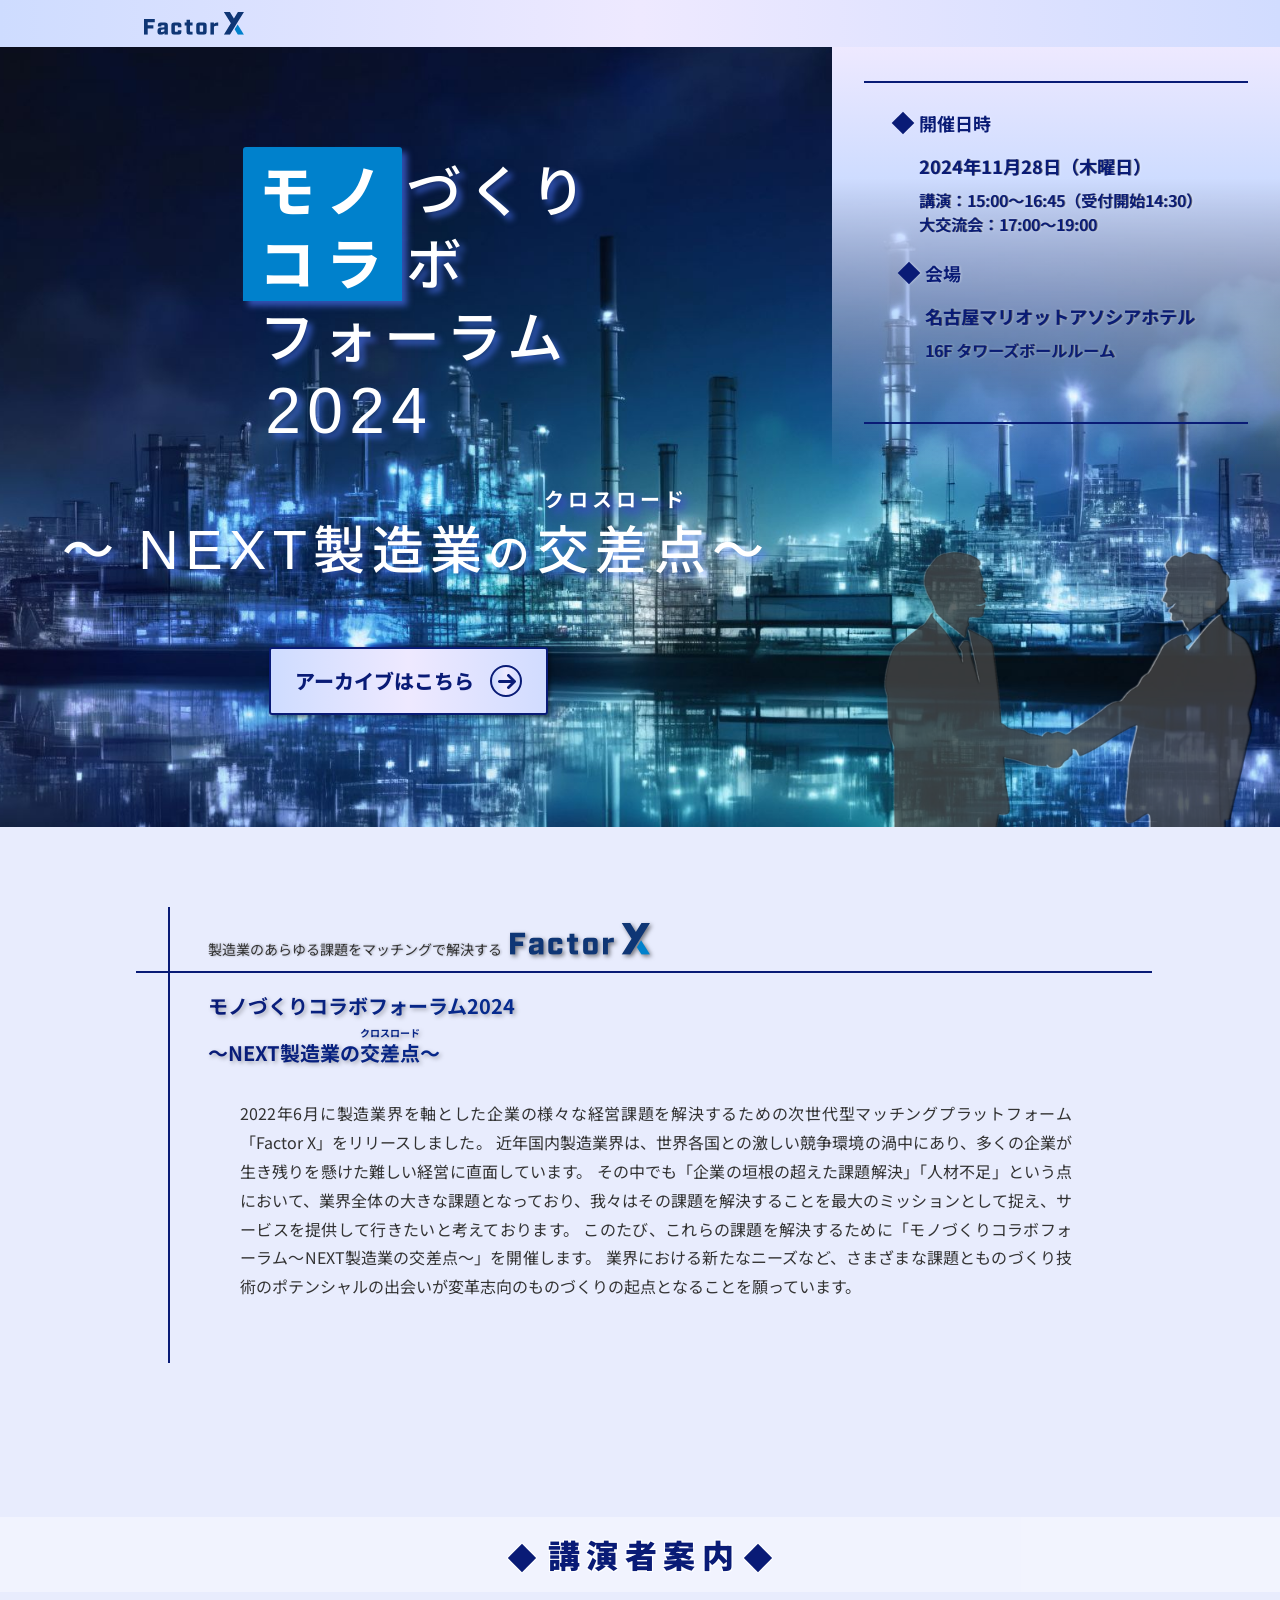
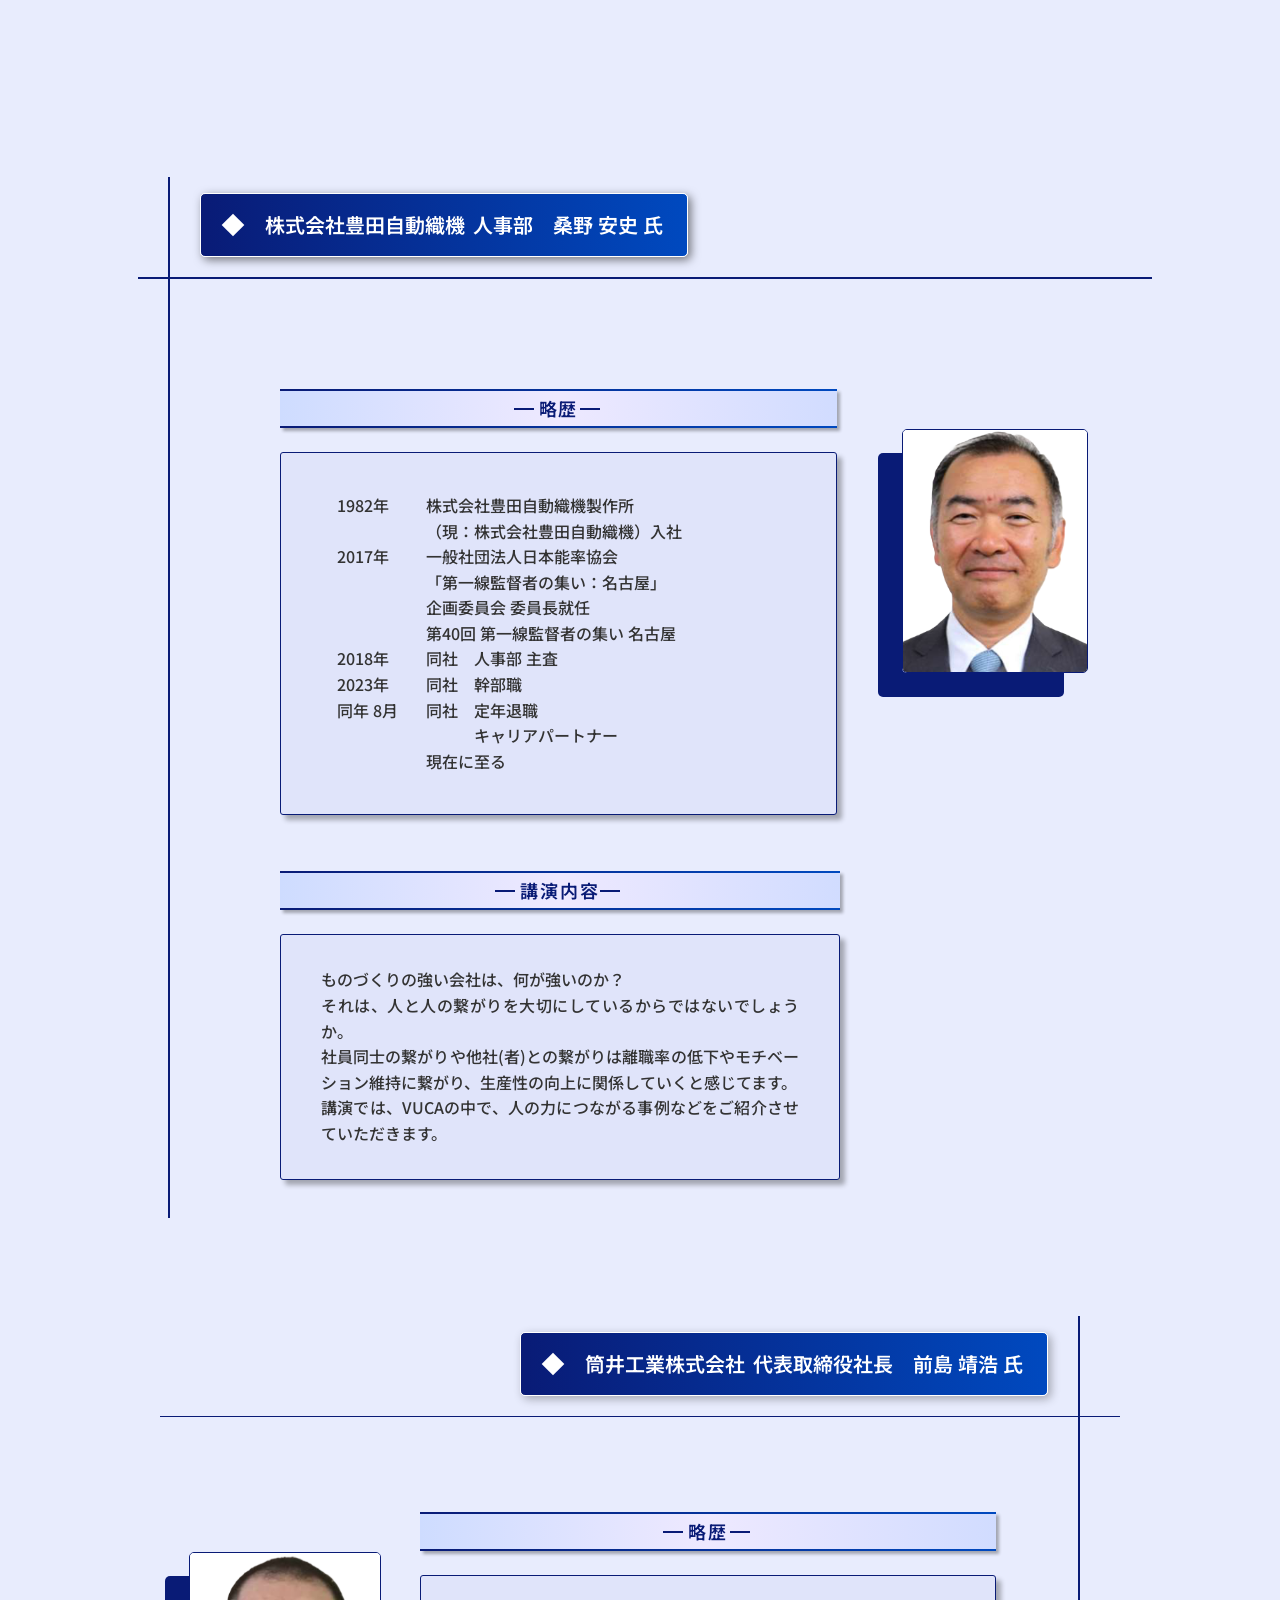
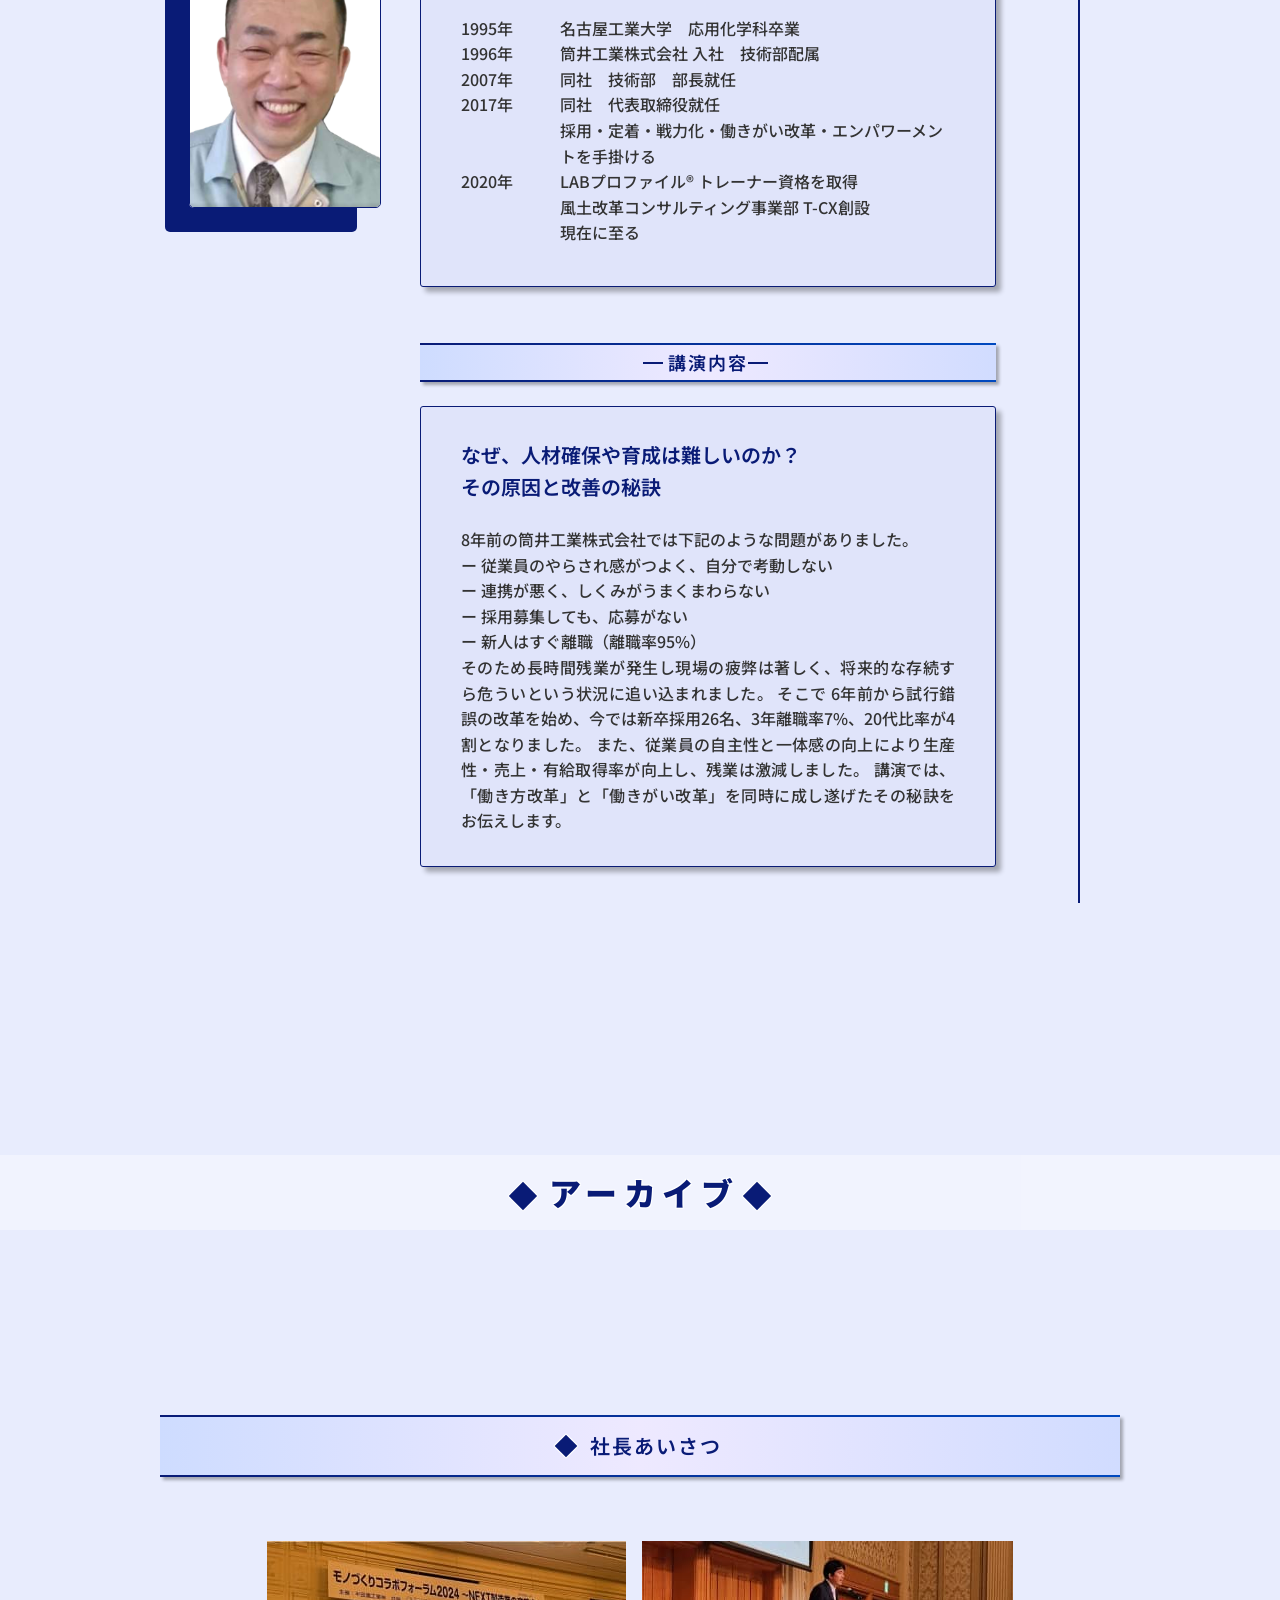
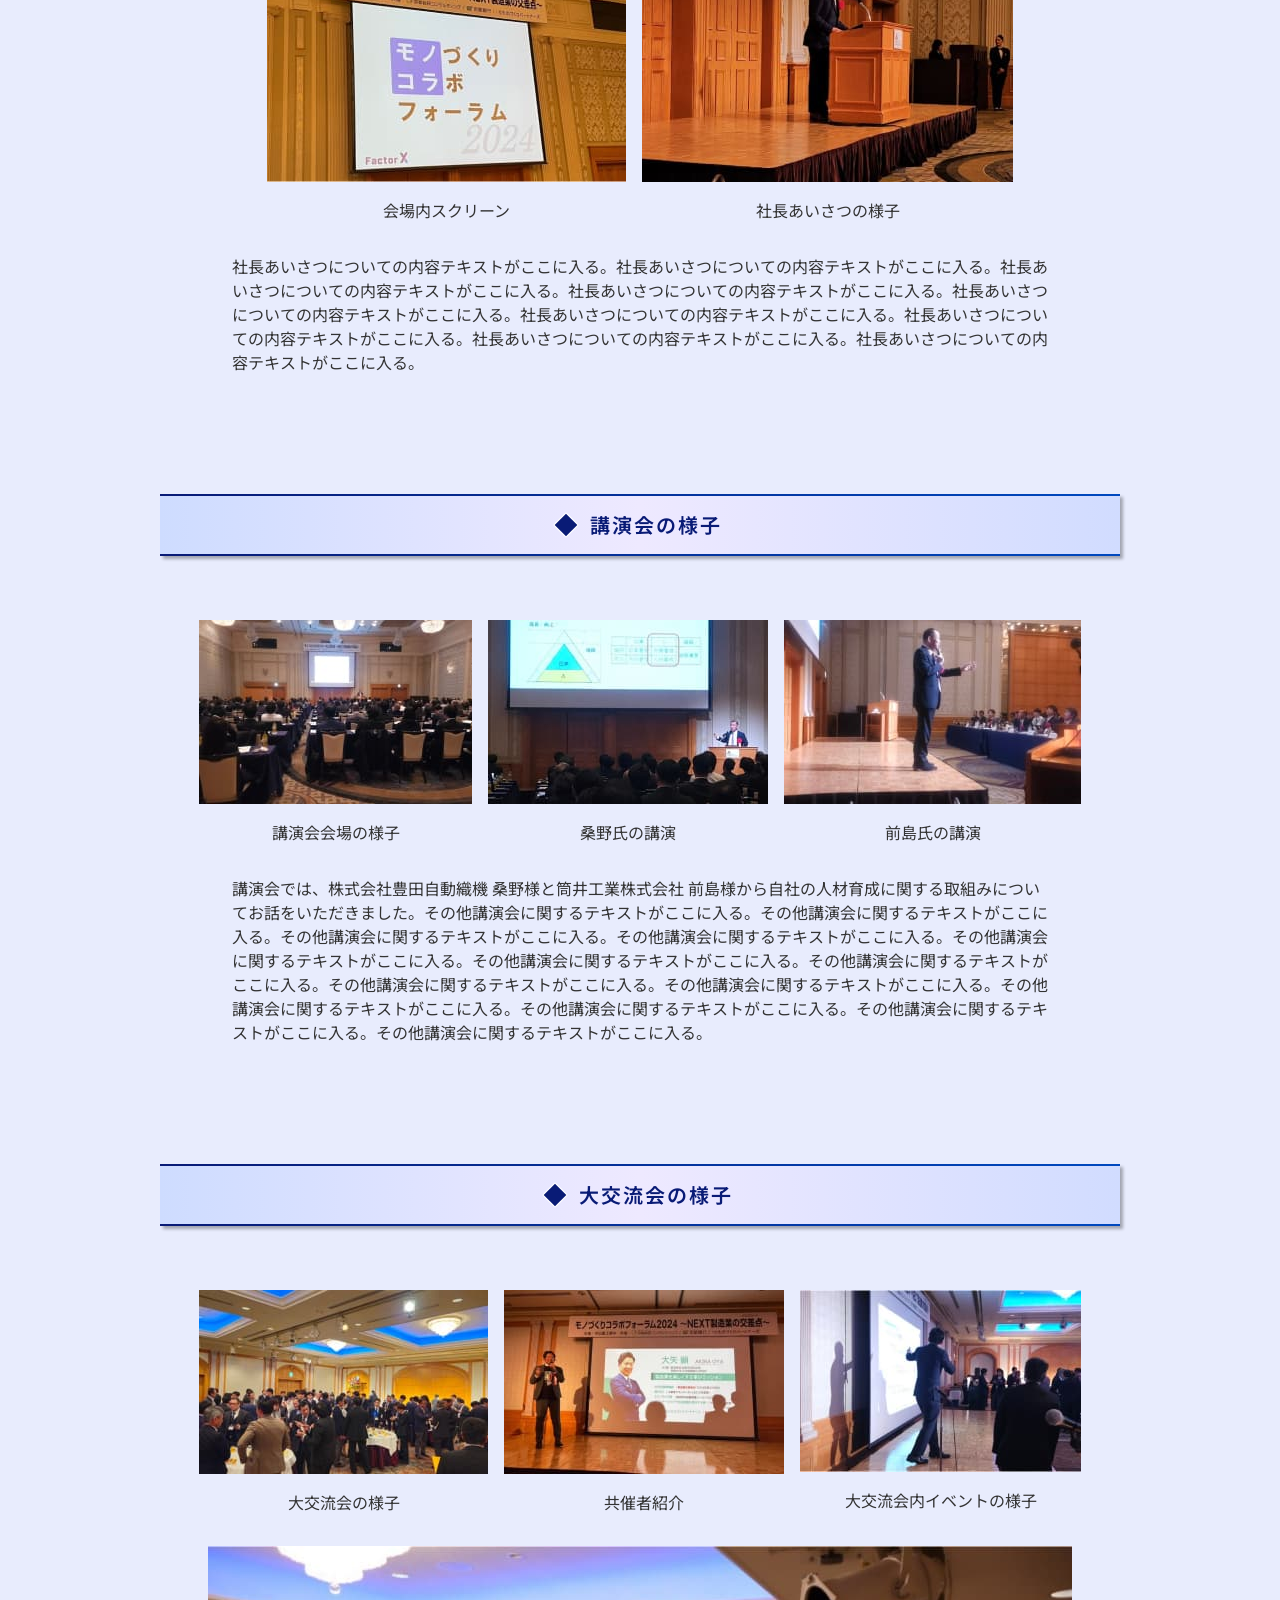
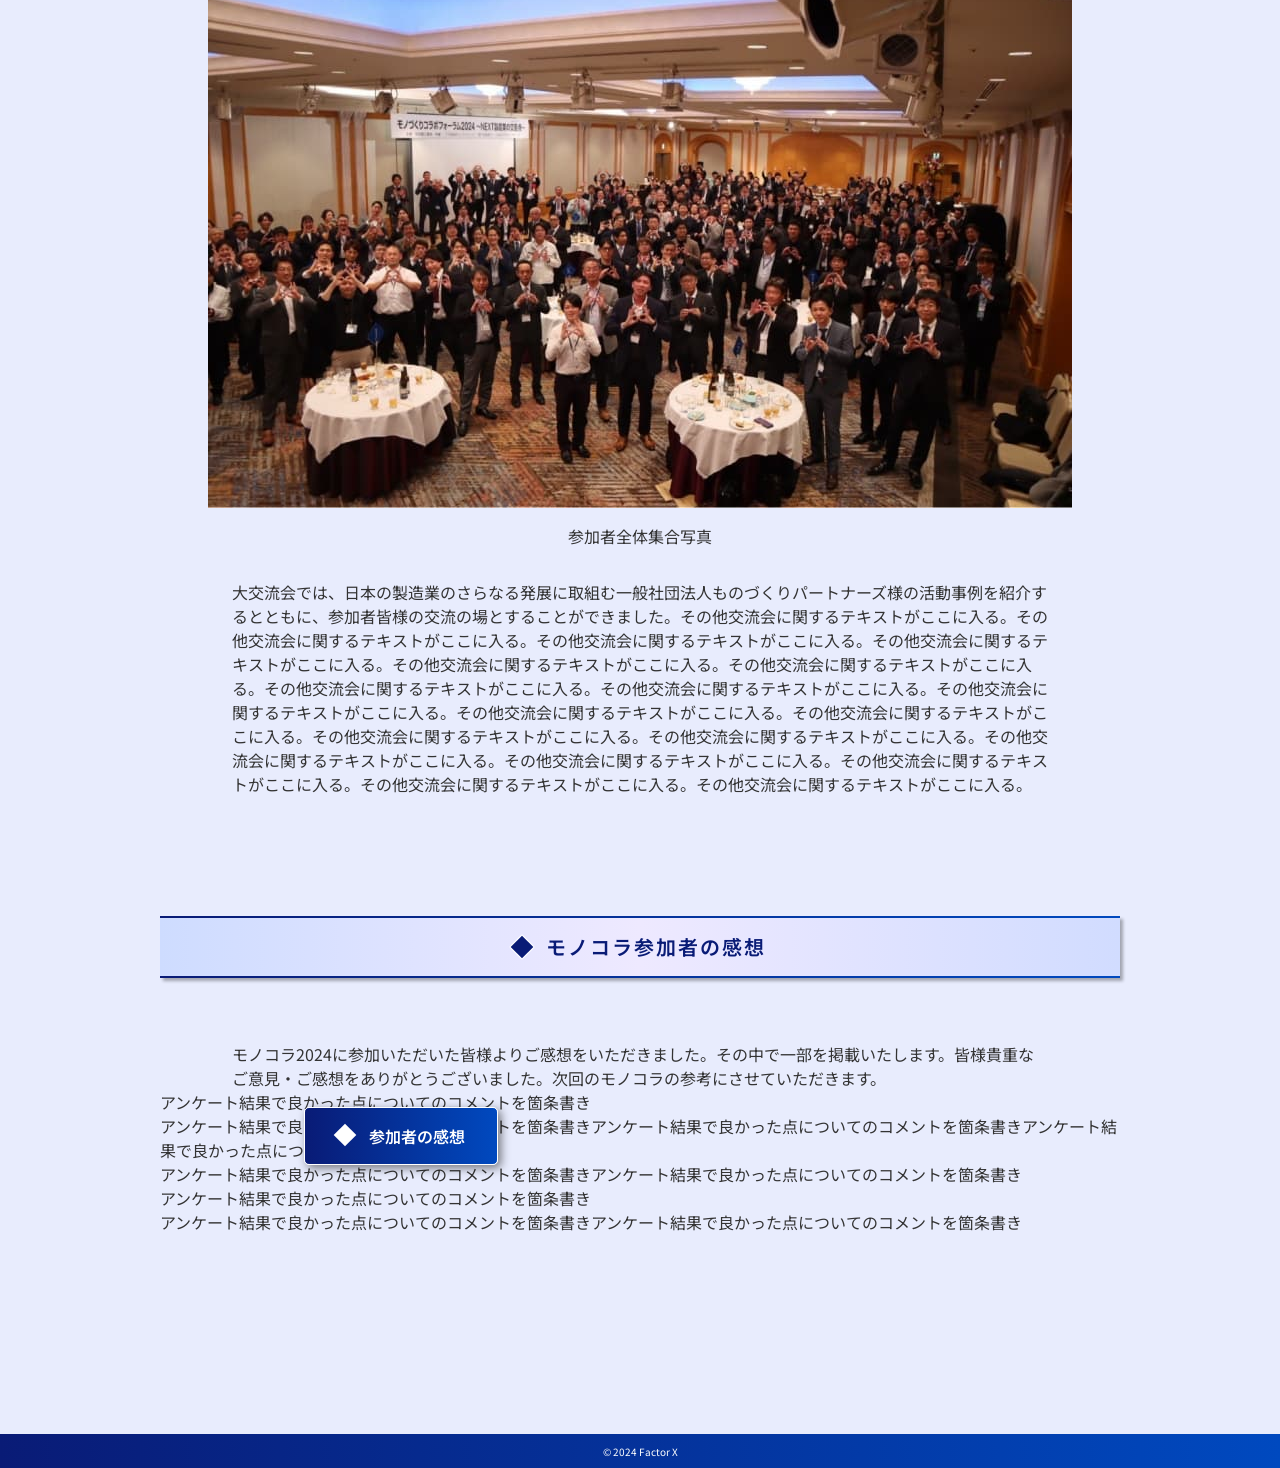
==== モノコラ2024/テスト環境/アーカイブサイト/index.html @ 92018e7c "アーカイブ用作成中" ====
<!DOCTYPE html>
<html lang="ja" prefix="og: http://ogp.me/ns# fb: http://ogp.me/ns/fb# website: http://ogp.me/ns/website#">
    <head>
        <meta charset="UTF-8">
        <meta name="viewport" content="width=device-width, initial-scale=1.0">
        <title>Factor X モノづくりコラボフォーラム2024 ～NEXT製造業の交差点－クロスロード－～</title>
        <link rel="apple-touch-icon" href="assets/img/favicon.png">
        <link rel="shortcut icon" type="image/x-icon" href="assets/img/favicon.png">
        <meta name="description" content="FactorX 「モノづくりコラボフォーラム2024〜NEXT製造業の交差点－クロスロード－」の紹介ページです。業界における新たなニーズなど、さまざまな課題とものづくり技術のポテンシャルの出会いを創出していきたいと考えております。">
        <meta property="og:title" content="Factor X モノづくりコラボフォーラム2024 ～NEXT製造業の交差点－クロスロード－～">
        <meta property="og:description" content="FactorX 「モノづくりコラボフォーラム2024〜NEXT製造業の交差点－クロスロード－」の紹介ページです。業界における新たなニーズなど、さまざまな課題とものづくり技術のポテンシャルの出会いを創出していきたいと考えております。">
        <meta property="og:type" content="website">
        <meta property="og:url" content="https://www-dev.factorx.jp/event/index.html">
        <meta property="og:image" content="https://www-dev.factorx.jp/event/assets/img/OGP.jpg">
        <meta property="og:site_name" content="Factor X モノづくりコラボフォーラム2024 ～NEXT製造業の交差点－クロスロード－～">
        <meta property="og:locale" content="ja_JP">
        <link rel="preconnect" href="https://fonts.googleapis.com">
        <link rel="preconnect" href="https://fonts.gstatic.com" crossorigin>
        <link href="https://fonts.googleapis.com/css2?family=Noto+Sans+JP:wght@400;500;600;700;800;900&amp;display=swap" rel="stylesheet">
        <link rel="stylesheet" href="assets/css/style.css">
    </head>
    <body>
        <header id="header">
            <h1>
                <a href="#"><img src="assets/img/logo.svg" alt="Factor Xロゴ"></a>
            </h1>
        </header>
        <main id="main-section">
            <section id="top">
                <div class="top-container">
                    <h2 class="top-title">
                        <p class="top-title__main">
                            <span class="top-title__main--strong">モノ</span>づくり<br>
                            <span class="top-title__main--strong">コラ</span>ボ<br>
                            <span class="top-title__main--normal">フォーラム</span><br>
                            <span class="top-title__main--num">2024</span>
                        </p>
                        <div class="top-title__sub">
                            <span class="top-title__sub--kana">クロスロード</span>
                            <p>～
                                <span class="top-title__sub--en">NEXT</span>製造業<span class="top-title__sub--aux">の</span>交差点～</p>
                        </div>
                    </h2>
                    <ul class="top-info">
                        <li class="top-info__list">
                            <div class="top-info__list__container">
                                <p class="top-info__list__container__title first-title">開催日時</p>
                                <div class="top-info__list__container__detail">
                                    <p>2024年11月28日（木曜日）</p>
                                    <div class="top-info__list__container__detail2">
                                        <p>講演：15:00～16:45（受付開始14:30）</p>
                                        <p>大交流会：17:00～19:00</p>
                                    </div>
                                </div>
                            </div>
                        </li>
                        <li class="top-info__list">
                            <div class="top-info__list__container">
                                <p class="top-info__list__container__title second-title">会場</p>
                                <div class="top-info__list__container__detail">
                                    <p>名古屋マリオットアソシアホテル</p>
                                    <p>16F タワーズボールルーム</p>
                                </div>
                            </div>
                        </li>
                    </ul>
                </div>
                <a href="#archive" rel="noopener noreferrer" class="archive-btn">
                    アーカイブはこちら
                    <img class="arrow arrow--usual" src="assets/img/btn-icon.png" alt="矢印">
                    <img class="arrow arrow--hover" src="assets/img/btn-icon-white.png" alt="矢印">
                </a>
                <img src="assets/img/sh-person.png" alt="ビジネス交流会握手画像" class="sh-person">
            </section>
            <section id="announce">
                <div class="wrapper">
                    <div class="announce-line__width"></div>
                    <div class="announce-line__height"></div>
                    <p class="announce-title">
                        <span>製造業のあらゆる課題をマッチングで解決する</span>
                        <img src="assets/img/logo.svg" alt="Factor Xロゴ">
                    </p>
               
                    <h2 class="announce-title__sub">
                        <p class="announce-title__sub__text">モノづくりコラボフォーラム2024</p>
                        <p class="announce-title__sub__text">
                            <span class="announce-title__sub__text__kana">クロスロード</span>
                            <span>～NEXT製造業の交差点～</span>
                        </p>
                    </h2>
                    <p class="announce-detail">
                        2022年6月に製造業界を軸とした企業の様々な経営課題を解決するための次世代型マッチングプラットフォーム「Factor X」をリリースしました。 
                        近年国内製造業界は、世界各国との激しい競争環境の渦中にあり、多くの企業が生き残りを懸けた難しい経営に直面しています。
                        その中でも「企業の垣根の超えた課題解決」「人材不足」という点において、業界全体の大きな課題となっており、我々はその課題を解決することを最大のミッションとして捉え、サービスを提供して行きたいと考えております。 
                        このたび、これらの課題を解決するために「モノづくりコラボフォーラム〜NEXT製造業の交差点〜」を開催します。
                        業界における新たなニーズなど、さまざまな課題とものづくり技術のポテンシャルの出会いが変革志向のものづくりの起点となることを願っています。
                    </p>
                </div>
            </section>
            <section id="speech">
                <div class="speech-bg">
                    <h3>
                        <p>講演者案内</p>
                    </h3>
                </div>
                <div class="wrapper">
                    <div class="speech-container">
                        <div class="speech-line__width1"></div>
                        <div class="speech-line__height1"></div>
                        <h4 class="speech-title">
                            <div class="speech-title__container">
                                <div class="speech-title__container__name">
                                    <p>株式会社豊田自動織機</p>
                                    <p>人事部　桑野 安史 氏</p>
                                </div>
                            </div>
                        </h4>
                        <div class="speech-contents">
                            <div class="speech-contents__person">
                                <img src="assets/img/person-pic1.png" alt="講演者写真1">
                                <div class="speech-contents__person__detail">
                                    <p><span class="deco">略歴</span></p>
                                    <div class="speech-contents__person__detail__container">
                                        <div class="speech-contents__person__detail__container__career">
                                            <span class="speech-contents__person__detail__container__career__year">1982年</span>
                                            <div class="speech-contents__person__detail__container__career__text">
                                                <p>株式会社豊田自動織機製作所</p>
                                                <p>（現：株式会社豊田自動織機）入社</p>
                                            </div> 
                                        </div>
                                        <div class="speech-contents__person__detail__container__career">
                                            <span class="speech-contents__person__detail__container__career__year">2017年</span>
                                            <div class="speech-contents__person__detail__container__career__text">
                                                <p>一般社団法人日本能率協会</p>
                                                <p>「第一線監督者の集い：名古屋」</p>
                                                <p>企画委員会 委員長就任</p>
                                                <p>第40回 第一線監督者の集い 名古屋</p>
                                            </div> 
                                        </div>
                                        <div class="speech-contents__person__detail__container__career">
                                            <span class="speech-contents__person__detail__container__career__year">2018年</span>
                                            <div class="speech-contents__person__detail__container__career__text">
                                                <span>同社</span>
                                                <p>人事部 主査</p>
                                            </div> 
                                        </div>
                                        <div class="speech-contents__person__detail__container__career">
                                            <span class="speech-contents__person__detail__container__career__year">2023年</span> 
                                            <div class="speech-contents__person__detail__container__career__text">
                                                <div class="speech-contents__person__detail__container__career__text2">
                                                    <span>同社</span>
                                                    <p>幹部職</p>
                                                </div>
                                            </div>
                                        </div>
                                        <div class="speech-contents__person__detail__container__career">
                                            <span class="speech-contents__person__detail__container__career__year">同年 8月</span> 
                                            <div class="speech-contents__person__detail__container__career__text">
                                                <div class="speech-contents__person__detail__container__career__text2">
                                                    <span>同社</span>
                                                    <p>定年退職<br>
                                                        キャリアパートナー</p>
                                                </div>
                                                <div class="speech-contents__person__detail__container__career__text2">現在に至る</div>
                                            </div>
                                        </div>
                                    </div>
                                </div>
                            </div>
                            <div class="speech-contents__topic">
                                <p><span class="deco">講演内容</span></p>
                                <div class="speech-contents__topic__detail">
                                    <p>ものづくりの強い会社は、何が強いのか？<br>
                                        それは、人と人の繋がりを大切にしているからではないでしょうか。<br>
                                        社員同士の繋がりや他社(者)との繋がりは離職率の低下やモチベーション維持に繋がり、生産性の向上に関係していくと感じてます。<br>
                                        講演では、VUCAの中で、人の力につながる事例などをご紹介させていただきます。
                                    </p>
                                </div>
                            </div>
                        </div>
                    </div>
                    <hr class="speech-line">
                    <div class="speech-container2">
                        <div class="speech-line__width2"></div>
                        <div class="speech-line__height2"></div>
                        <h4 class="speech-title">
                            <div class="speech-title__container">
                                <div class="speech-title__container__name">
                                    <p>筒井工業株式会社</p>
                                    <p>代表取締役社長　前島 靖浩 氏</p>
                                </div>
                            </div> 
                        </h4>
                        <div class="speech-contents">
                            <div class="speech-contents__person2">
                                <img src="assets/img/person-pic2.png" alt="講演者写真2">
                                <div class="speech-contents__person__detail">
                                    <p><span class="deco">略歴</span></p>
                                    <div class="speech-contents__person__detail__container">
                                        <div class="speech-contents__person__detail__container__career">
                                            <span class="speech-contents__person__detail__container__career__year">1995年</span>
                                            <div class="speech-contents__person__detail__container__career__text">
                                                <p>名古屋工業大学</p>
                                                <p>応用化学科卒業</p>
                                            </div> 
                                        </div>
                                        <div class="speech-contents__person__detail__container__career">
                                            <span class="speech-contents__person__detail__container__career__year">1996年</span>
                                            <div class="speech-contents__person__detail__container__career__text">
                                                <p>筒井工業株式会社 入社</p>
                                                <p>技術部配属</p>
                                            </div> 
                                        </div>
                                        <div class="speech-contents__person__detail__container__career">
                                            <span class="speech-contents__person__detail__container__career__year">2007年</span>
                                            <div class="speech-contents__person__detail__container__career__text">
                                                <span>同社</span>
                                                <p>技術部　部長就任</p>
                                            </div> 
                                        </div>
                                        <div class="speech-contents__person__detail__container__career">
                                            <span class="speech-contents__person__detail__container__career__year">2017年</span> 
                                            <div class="speech-contents__person__detail__container__career__text">
                                                <div class="speech-contents__person__detail__container__career__text2">
                                                    <span>同社</span>
                                                    <span>代表取締役就任</span>
                                                </div>
                                                <div class="speech-contents__person__detail__container__career__text2">採用・定着・戦力化・働きがい改革・エンパワーメントを手掛ける</div>
                                            </div>
                                        </div>
                                        <div class="speech-contents__person__detail__container__career">
                                            <span class="speech-contents__person__detail__container__career__year">2020年</span> 
                                            <div class="speech-contents__person__detail__container__career__text">
                                                <p>LABプロファイル® トレーナー資格を取得</p>
                                                <p>風土改革コンサルティング事業部 T-CX創設</p>
                                                <p>現在に至る</p>
                                            </div>   
                                        </div>      
                                    </div>
                                </div>
                            </div>
                            <div class="speech-contents__topic">
                                <p><span class="deco">講演内容</span></p>
                                <div class="speech-contents__topic__detail">
                                    <p>なぜ、人材確保や育成は難しいのか？<br>
                                        その原因と改善の秘訣
                                    </p>
                                    <p>8年前の筒井工業株式会社では下記のような問題がありました。<br>
                                        ー 従業員のやらされ感がつよく、自分で考動しない<br>
                                        ー 連携が悪く、しくみがうまくまわらない<br>
                                        ー 採用募集しても、応募がない<br>
                                        ー 新人はすぐ離職（離職率95%）<br>
                                        そのため長時間残業が発生し現場の疲弊は著しく、将来的な存続すら危ういという状況に追い込まれました。
                                        そこで 6年前から試行錯誤の改革を始め、今では新卒採用26名、3年離職率7%、20代比率が4割となりました。
                                        また、従業員の自主性と一体感の向上により生産性・売上・有給取得率が向上し、残業は激減しました。 
                                        講演では、「働き方改革」と「働きがい改革」を同時に成し遂げたその秘訣をお伝えします。
                                    </p>
                                </div>
                            </div>
                        </div>
                    </div>
                </div>
            </section>
            <section id="archive">
                <div class="archive-bg">
                    <h3>
                        <p>アーカイブ</p>
                    </h3>
                </div>
                <div class="wrapper">
                    <div class="archive-container">
                        <h4><span class="deco">社長あいさつ</span></h4>
                        <ul class="picture-list">
                            <li class="picture-list__item">
                                <img src="assets/img/screen.jpg" alt="スクリーン画像">
                                <span>会場内スクリーン</span>
                            </li>
                            <li class="picture-list__item">
                                <img src="assets/img/greeting.jpg" alt="社長あいさつ画像">
                                <span>社長あいさつの様子</span>
                            </li>
                        </ul>
                        <p class="archive-text">社長あいさつについての内容テキストがここに入る。社長あいさつについての内容テキストがここに入る。社長あいさつについての内容テキストがここに入る。社長あいさつについての内容テキストがここに入る。社長あいさつについての内容テキストがここに入る。社長あいさつについての内容テキストがここに入る。社長あいさつについての内容テキストがここに入る。社長あいさつについての内容テキストがここに入る。社長あいさつについての内容テキストがここに入る。</p>
                    </div>
                    <div class="archive-container">
                        <h4><span class="deco">講演会の様子</span></h4>
                        <ul class="picture-list">
                            <li class="picture-list__item">
                                <img src="assets/img/speech-floor.jpg" alt="講演会会場画像">
                                <span>講演会会場の様子</span>
                            </li>
                            <li class="picture-list__item">
                                <img src="assets/img/first-speech.jpg" alt="講演会画像1">
                                <span>桑野氏の講演</span>
                            </li>
                            <li class="picture-list__item">
                                <img src="assets/img/second-speech.jpg" alt="講演会画像2">
                                <span>前島氏の講演</span>
                            </li>
                        </ul>
                        <p class="archive-text">講演会では、株式会社豊田自動織機 桑野様と筒井工業株式会社 前島様から自社の人材育成に関する取組みについてお話をいただきました。その他講演会に関するテキストがここに入る。その他講演会に関するテキストがここに入る。その他講演会に関するテキストがここに入る。その他講演会に関するテキストがここに入る。その他講演会に関するテキストがここに入る。その他講演会に関するテキストがここに入る。その他講演会に関するテキストがここに入る。その他講演会に関するテキストがここに入る。その他講演会に関するテキストがここに入る。その他講演会に関するテキストがここに入る。その他講演会に関するテキストがここに入る。その他講演会に関するテキストがここに入る。その他講演会に関するテキストがここに入る。</p>
                    </div>
                    <div class="archive-container">
                        <h4><span class="deco">大交流会の様子</span></h4>
                        <ul class="picture-list">
                            <li class="picture-list__item">
                                <img src="assets/img/meet-and-greet.jpg" alt="大交流会画像">
                                <span>大交流会の様子</span>
                            </li>
                            <li class="picture-list__item">
                                <img src="assets/img/monopa.jpg" alt="共催者紹介画像">
                                <span>共催者紹介</span>
                            </li>
                            <li class="picture-list__item">
                                <img src="assets/img/event.jpg" alt="イベント画像">
                                <span>大交流会内イベントの様子</span>
                            </li>
                        </ul>
                        <div class="picture-all">
                            <img src="assets/img/all.jpg" alt="集合写真画像">
                            <span>参加者全体集合写真</span>
                        </div>
                        <p class="archive-text">大交流会では、日本の製造業のさらなる発展に取組む一般社団法人ものづくりパートナーズ様の活動事例を紹介するとともに、参加者皆様の交流の場とすることができました。その他交流会に関するテキストがここに入る。その他交流会に関するテキストがここに入る。その他交流会に関するテキストがここに入る。その他交流会に関するテキストがここに入る。その他交流会に関するテキストがここに入る。その他交流会に関するテキストがここに入る。その他交流会に関するテキストがここに入る。その他交流会に関するテキストがここに入る。その他交流会に関するテキストがここに入る。その他交流会に関するテキストがここに入る。その他交流会に関するテキストがここに入る。その他交流会に関するテキストがここに入る。その他交流会に関するテキストがここに入る。その他交流会に関するテキストがここに入る。その他交流会に関するテキストがここに入る。その他交流会に関するテキストがここに入る。その他交流会に関するテキストがここに入る。その他交流会に関するテキストがここに入る。</p>
                    </div>
                    <div class="archive-container">
                        <h4><span class="deco">モノコラ参加者の感想</span></h4>
                        <p class="feedback-text">モノコラ2024に参加いただいた皆様よりご感想をいただきました。その中で一部を掲載いたします。皆様貴重なご意見・ご感想をありがとうございました。次回のモノコラの参考にさせていただきます。</p>
                        <div class="feedback-line__width"></div>
                        <div class="feedback-line__heigh2"></div>
                        <p class="feedback-title">参加者の感想</p>
                        <ul class="feedback-list">
                            <li class="picture-list__item">
                                アンケート結果で良かった点についてのコメントを箇条書き
                            </li>
                            <li class="picture-list__item">
                                アンケート結果で良かった点についてのコメントを箇条書きアンケート結果で良かった点についてのコメントを箇条書きアンケート結果で良かった点についてのコメントを箇条書き
                            </li>
                            <li class="picture-list__item">
                                アンケート結果で良かった点についてのコメントを箇条書きアンケート結果で良かった点についてのコメントを箇条書き
                            </li>
                            <li class="picture-list__item">
                                アンケート結果で良かった点についてのコメントを箇条書き
                            </li>
                            <li class="picture-list__item">
                                アンケート結果で良かった点についてのコメントを箇条書きアンケート結果で良かった点についてのコメントを箇条書き
                            </li>
                        </ul>
                    </div>
                </div>
            </section>
        </main>
        <footer>
            <small>&copy; 2024 Factor X</small>
        </footer>
        <script src="https://cdnjs.cloudflare.com/ajax/libs/jquery/3.6.0/jquery.min.js"></script>
        <script type="text/javascript" src="assets/js/jquery.inview.min.js"></script>
        <script src="assets/js/main.js"></script>
    </body>
</html>
---- モノコラ2024/テスト環境/アーカイブサイト/assets/css/style.css ----
*,
*::before,
*::after {
  margin: 0;
  padding: 0;
  box-sizing: border-box;
}

:where([hidden]:not([hidden=until-found])) {
  display: none !important;
}

:where(html) {
  -webkit-text-size-adjust: none;
  color-scheme: dark light;
  -moz-tab-size: 2;
    -o-tab-size: 2;
       tab-size: 2;
}

@media (prefers-reduced-motion: no-preference) {
  :where(html:focus-within) {
    scroll-behavior: smooth;
  }
}
:where(body) {
  line-height: 1.5;
  font-family: "Noto Sans JP", "Hiragino Kaku Gothic ProN", Meiryo, sans-serif;
  -webkit-font-smoothing: antialiased;
}

:where(button) {
  all: unset;
}

:where(input, button, textarea, select) {
  font: inherit;
  color: inherit;
}

:where(textarea) {
  resize: vertical;
  resize: block;
}

:where(button, label, select, summary, [role=button], [role=option]) {
  cursor: pointer;
}

:where(:disabled) {
  cursor: not-allowed;
}

:where(label:has(> input:disabled), label:has(+ input:disabled)) {
  cursor: not-allowed;
}

:where(a) {
  color: inherit;
  text-underline-offset: 0.2ex;
}

:where(ul, ol) {
  list-style: none;
}

:where(img, svg, video, canvas, audio, iframe, embed, object) {
  display: block;
}

:where(img, picture, svg, video) {
  max-inline-size: 100%;
  block-size: auto;
}

:where(p, h1, h2, h3, h4, h5, h6) {
  overflow-wrap: break-word;
}

:where(h1, h2, h3) {
  line-height: calc(1em + 0.5rem);
  text-wrap: balance;
}

:where(hr) {
  border: none;
  -webkit-border-before: 1px solid;
          border-block-start: 1px solid;
  color: inherit;
  block-size: 0;
  overflow: visible;
}

:where(:focus-visible) {
  outline: 3px solid CanvasText;
  box-shadow: 0 0 0 5px Canvas;
  outline-offset: 1px;
}

:where(:focus-visible, :target) {
  scroll-margin-block: 8vh;
}

:where(.visually-hidden:not(:focus-within, :active)) {
  -webkit-clip-path: inset(50%) !important;
          clip-path: inset(50%) !important;
  height: 1px !important;
  width: 1px !important;
  overflow: hidden !important;
  position: absolute !important;
  white-space: nowrap !important;
  border: 0 !important;
}

body {
  background-color: #E8ECFD;
  margin: 0 auto;
  font-size: 1rem;
  color: #333;
  position: relative;
  font-family: "Noto Sans JP", sans-serif;
}
body::-webkit-scrollbar {
  background: linear-gradient(to bottom, #CEDCFF, #EEE9FF 50%, #D1DCFF 100%);
  width: 12px;
  height: 12px;
}
body::-webkit-scrollbar-thumb {
  background-color: rgb(176, 180, 232);
  border-radius: 2px;
}

#header {
  background: linear-gradient(to right, #CEDCFF, #EEE9FF 50%, #D1DCFF 100%);
  padding: 8px;
  position: fixed;
  width: 100%;
  top: 0;
  left: 0;
  z-index: 10;
}
#header > h1 {
  max-width: 1024px;
  margin: 0 auto;
  position: relative;
  padding: 4px 16px;
}

#main-section > #top {
  background-image: url(../img/top.jpg);
  background-repeat: no-repeat;
  background-size: cover;
  background-position: center;
  display: flex;
  flex-direction: column;
  align-items: flex-start;
  position: relative;
}
@media screen and (max-width: 960px) {
  #main-section > #top {
    height: auto;
  }
}
#main-section > #top > .archive-btn {
  text-decoration: none;
  font-size: 1.25rem;
  margin: 24px 0 128px 25%;
  padding: 16px 24px;
  background: linear-gradient(to right, #CEDCFF, #EEE9FF 50%, #D1DCFF 100%);
  display: flex;
  align-items: center;
  justify-content: space-around;
  position: relative;
  border-radius: 3px;
  border: 2px solid #091B76;
  color: #091B76;
  font-weight: 800;
  box-shadow: 2px 2px 4px rgba(0, 0, 0, 0.5);
  z-index: 1;
  transition: 1s;
  opacity: 0;
}
@media screen and (max-width: 1420px) {
  #main-section > #top > .archive-btn {
    margin: 24px 0 112px 21%;
  }
}
@media screen and (max-width: 960px) {
  #main-section > #top > .archive-btn {
    margin: 8px auto 40px;
  }
}
#main-section > #top > .archive-btn:hover {
  color: #fff;
}
#main-section > #top > .archive-btn:hover::before {
  transform-origin: 0% 50%;
  transform: scaleX(1);
}
#main-section > #top > .archive-btn:hover::after {
  background: linear-gradient(to right, #091B76, #0049BF);
  border: solid 2px #fff;
}
#main-section > #top > .archive-btn:hover > .arrow--usual {
  display: none;
}
#main-section > #top > .archive-btn:hover > .arrow--hover {
  display: inline;
}
#main-section > #top > .archive-btn::before {
  content: "";
  width: 100%;
  height: 100%;
  position: absolute;
  top: 0;
  left: 0;
  z-index: -1;
  background: linear-gradient(to right, #091B76, #0049BF);
  transform-origin: 100% 50%;
  transform: scaleX(0);
  transition: transform ease 0.6s;
}
#main-section > #top > .archive-btn::after {
  content: "";
  display: inline-block;
  width: 32px;
  height: 32px;
  background: linear-gradient(to right, #CEDCFF, #EEE9FF 50%, #D1DCFF 100%);
  border-radius: 50%;
  border: solid 2px #091B76;
  margin-left: 16px;
}
#main-section > #top > .archive-btn > img {
  position: absolute;
  top: 39%;
  right: 30px;
}
#main-section > #top > .sh-person {
  position: absolute;
  bottom: 0;
  right: 1%;
  width: 30%;
  opacity: 0;
}
@media screen and (max-width: 960px) {
  #main-section > #top > .sh-person {
    display: none;
  }
}

.arrow--hover {
  display: none;
}

.sh-person--inview {
  -webkit-animation: personIn 3s forwards;
          animation: personIn 3s forwards;
}
@-webkit-keyframes personIn {
  0% {
    opacity: 0;
  }
  100% {
    opacity: 0.8;
  }
}
@keyframes personIn {
  0% {
    opacity: 0;
  }
  100% {
    opacity: 0.8;
  }
}

.archive-btn--inview {
  -webkit-animation: btnSlidein 1.8s forwards;
          animation: btnSlidein 1.8s forwards;
}
@-webkit-keyframes btnSlidein {
  0% {
    transform: translateY(50px);
    opacity: 0;
  }
  100% {
    transform: translateY(0);
    opacity: 1;
  }
}
@keyframes btnSlidein {
  0% {
    transform: translateY(50px);
    opacity: 0;
  }
  100% {
    transform: translateY(0);
    opacity: 1;
  }
}

#main-section #top a.archive-btn--anime {
  color: #fff;
}
#main-section #top a.archive-btn--anime::before {
  transform-origin: 0% 50%;
  transform: scaleX(1);
}
#main-section #top a.archive-btn--anime::after {
  background: linear-gradient(to right, #091B76, #0049BF);
  border: solid 2px #fff;
}
#main-section #top a.archive-btn--anime > .arrow--usual {
  display: none;
}
#main-section #top a.archive-btn--anime > .arrow--hover {
  display: inline;
}

.top-container {
  display: flex;
  width: 100%;
  position: relative;
}
@media screen and (max-width: 960px) {
  .top-container {
    flex-direction: column;
  }
}

.top-title {
  display: flex;
  flex-direction: column;
  align-items: center;
  width: 100%;
  padding: 128px 24px 40px;
  font-size: 4rem;
  font-weight: 500;
  color: #fff;
  letter-spacing: 0.1em;
  opacity: 0;
  line-height: 1.3;
  filter: drop-shadow(5px 5px 3px rgba(79, 120, 255, 0.6));
}
@media screen and (max-width: 1200px) {
  .top-title {
    font-size: 3rem;
  }
}
@media screen and (max-width: 640px) {
  .top-title {
    font-size: 2.75rem;
  }
}
@media screen and (max-width: 385px) {
  .top-title {
    font-size: 2.5rem;
    padding: 96px 16px 40px;
  }
}
.top-title__main:last-of-type:last-of-type {
  font-size: 3.5rem;
  text-align: left;
  margin-top: 24px;
}
@media screen and (max-width: 1200px) {
  .top-title__main:last-of-type:last-of-type {
    font-size: 3rem;
  }
}
@media screen and (max-width: 640px) {
  .top-title__main:last-of-type:last-of-type {
    font-size: 2.75rem;
  }
}
@media screen and (max-width: 480px) {
  .top-title__main:last-of-type:last-of-type {
    font-size: 2.5rem;
    line-height: 1.4;
  }
}
@media screen and (max-width: 385px) {
  .top-title__main:last-of-type:last-of-type {
    font-size: 2rem;
  }
}
.top-title__main--strong {
  background-color: #0081CC;
  color: #fff;
  padding: 0 8px 0 16px;
  margin: 0 4px;
  font-weight: 800;
  letter-spacing: 0.2em;
}
.top-title__main--strong:first-of-type {
  border-top-left-radius: 3px;
  border-top-right-radius: 3px;
}
.top-title__main--strong:last-of-type {
  border-bottom-left-radius: 3px;
  border-bottom-right-radius: 3px;
}
.top-title__main--normal {
  margin-left: 20px;
}
.top-title__main--num {
  margin-left: 26px;
  font-family: "Franklin Gothic Medium", "Arial Narrow", Arial, sans-serif;
  font-size: 4rem;
}
@media screen and (max-width: 1200px) {
  .top-title__main--num {
    font-size: 3.5rem;
  }
}
@media screen and (max-width: 640px) {
  .top-title__main--num {
    font-size: 3rem;
  }
}
@media screen and (max-width: 385px) {
  .top-title__main--num {
    font-size: 2.5rem;
  }
}
.top-title__sub {
  font-size: 3.25rem;
  text-align: left;
  line-height: 1.2;
}
@media screen and (max-width: 1200px) {
  .top-title__sub {
    font-size: 2.75rem;
    line-height: 1.1;
  }
}
@media screen and (max-width: 640px) {
  .top-title__sub {
    font-size: 2rem;
  }
}
@media screen and (max-width: 480px) {
  .top-title__sub {
    font-size: 1.75rem;
  }
}
@media screen and (max-width: 430px) {
  .top-title__sub {
    font-size: 1.5rem;
  }
}
@media screen and (max-width: 390px) {
  .top-title__sub {
    font-size: 0.5em;
    letter-spacing: 0.1em;
  }
}
.top-title__sub--kana {
  font-size: 1.25rem;
  margin: 16px 0 0 68%;
  letter-spacing: 0.2em;
  font-weight: 700;
  filter: drop-shadow(5px 5px 5px rgba(42, 11, 155, 0.6));
}
@media screen and (max-width: 1200px) {
  .top-title__sub--kana {
    font-size: 1.125rem;
    margin: 16px 0 0 67%;
  }
}
@media screen and (max-width: 640px) {
  .top-title__sub--kana {
    font-size: 1rem;
    letter-spacing: 0.1em;
  }
}
@media screen and (max-width: 480px) {
  .top-title__sub--kana {
    letter-spacing: 0.1em;
    font-size: 0.875rem;
  }
}
@media screen and (max-width: 460px) {
  .top-title__sub--kana {
    font-size: 0.5em;
    letter-spacing: 0.1em;
  }
}
.top-title__sub--en {
  font-family: "Franklin Gothic Medium", "Arial Narrow", Arial, sans-serif;
  font-size: 3.5rem;
}
@media screen and (max-width: 1200px) {
  .top-title__sub--en {
    font-size: 3.125rem;
  }
}
@media screen and (max-width: 640px) {
  .top-title__sub--en {
    font-size: 2.25rem;
  }
}
@media screen and (max-width: 460px) {
  .top-title__sub--en {
    font-size: 2rem;
  }
}
@media screen and (max-width: 430px) {
  .top-title__sub--en {
    font-size: 1.75rem;
  }
}
@media screen and (max-width: 390px) {
  .top-title__sub--en {
    font-size: 1.5rem;
  }
}
.top-title__sub--aux {
  font-size: 0.8em;
}

.top-title--inview {
  -webkit-animation: titleSlidein 2s forwards;
          animation: titleSlidein 2s forwards;
}
@-webkit-keyframes titleSlidein {
  0% {
    transform: translateY(100px);
    opacity: 0;
  }
  100% {
    transform: translateY(0);
    opacity: 1;
  }
}
@keyframes titleSlidein {
  0% {
    transform: translateY(100px);
    opacity: 0;
  }
  100% {
    transform: translateY(0);
    opacity: 1;
  }
}

.top-info {
  background: linear-gradient(to bottom, #EEE9FF, #CEDCFF 25%, rgba(255, 255, 255, 0) 80%);
  margin: 46px 0;
  padding: 40px 0;
  display: flex;
  flex-direction: column;
  align-items: center;
  width: 55%;
  z-index: 3;
  opacity: 0;
}
@media screen and (max-width: 1200px) {
  .top-info {
    background: linear-gradient(to bottom, #EEE9FF, #CEDCFF 40%, rgba(255, 255, 255, 0) 100%);
  }
}
@media screen and (max-width: 960px) {
  .top-info {
    width: 100%;
    background: linear-gradient(to bottom, rgba(255, 255, 255, 0.4), #CEDCFF 50%, rgba(255, 255, 255, 0.4) 100%);
    margin: 24px 0 40px;
  }
}
@media screen and (max-width: 400px) {
  .top-info {
    margin: 0 0 40px;
    align-items: flex-start;
  }
}
.top-info::before {
  content: "";
  width: 30%;
  height: 2px;
  display: inline-block;
  background-color: #091B76;
  position: absolute;
  top: 13%;
}
@media screen and (max-width: 1200px) {
  .top-info::before {
    top: 16%;
  }
}
@media screen and (max-width: 960px) {
  .top-info::before {
    content: "";
    width: 50%;
    height: 2px;
    display: inline-block;
    background-color: #091B76;
    position: absolute;
    top: 60%;
    left: 50%;
    transform: translate(-50%, -50%);
  }
}
@media screen and (max-width: 960px) and (max-width: 730px) {
  .top-info::before {
    width: 70%;
  }
}
@media screen and (max-width: 960px) and (max-width: 640px) {
  .top-info::before {
    width: 70%;
    top: 58%;
  }
}
@media screen and (max-width: 960px) and (max-width: 500px) {
  .top-info::before {
    width: 80%;
  }
}
@media screen and (max-width: 960px) and (max-width: 400px) {
  .top-info::before {
    display: none;
  }
}
.top-info::after {
  content: "";
  width: 30%;
  height: 2px;
  display: inline-block;
  background-color: #091B76;
  position: absolute;
  bottom: 32%;
}
@media screen and (max-width: 1200px) {
  .top-info::after {
    bottom: 23%;
  }
}
@media screen and (max-width: 1072px) {
  .top-info::after {
    bottom: 18%;
  }
}
@media screen and (max-width: 960px) {
  .top-info::after {
    content: "";
    width: 50%;
    height: 2px;
    display: inline-block;
    background-color: #091B76;
    position: absolute;
    bottom: 8%;
    left: 50%;
    transform: translate(-50%, -50%);
  }
}
@media screen and (max-width: 960px) and (max-width: 730px) {
  .top-info::after {
    width: 70%;
  }
}
@media screen and (max-width: 960px) and (max-width: 500px) {
  .top-info::after {
    width: 80%;
  }
}
@media screen and (max-width: 960px) and (max-width: 400px) {
  .top-info::after {
    display: none;
  }
}
.top-info__list {
  display: flex;
  flex-direction: column;
  align-items: flex-start;
  color: #091B76;
  font-size: 1.125rem;
  font-weight: 700;
  filter: drop-shadow(1px 0px 1px rgba(255, 255, 255, 0.4));
  position: relative;
}
@media screen and (max-width: 360px) {
  .top-info__list {
    padding: 16px;
  }
}
.top-info__list:first-of-type {
  padding: 24px 24px 4px 24px;
}
.top-info__list:last-of-type {
  padding: 4px 24px 8px 24px;
}
.top-info__list__container {
  display: flex;
  flex-direction: column;
  align-items: flex-start;
}
.top-info__list__container__title {
  position: relative;
}
.top-info__list__container__title::before {
  content: "";
  display: inline-block;
  width: 16px;
  height: 16px;
  background: #091B76;
  transform: rotate(45deg);
  margin-right: 16px;
  margin-right: 8px;
}
.top-info__list__container__detail {
  margin: 16px 16px 16px 24px;
  font-size: 1.125rem;
  filter: drop-shadow(1px 0px rgba(0, 0, 0, 0.5));
}
@media screen and (max-width: 1050px) {
  .top-info__list__container__detail {
    font-size: 1rem;
  }
}
@media screen and (max-width: 960px) {
  .top-info__list__container__detail {
    font-size: 1.125rem;
  }
}
@media screen and (max-width: 400px) {
  .top-info__list__container__detail {
    font-size: 1rem;
  }
}
.top-info__list__container__detail > div {
  margin-top: 8px;
  font-size: 1rem;
  font-weight: 600;
}
.top-info__list__container__detail > p:nth-of-type(2) {
  font-size: 1rem;
  font-weight: 600;
  margin-top: 8px;
}

.top-info--inview {
  -webkit-animation: titleClear 5s forwards;
          animation: titleClear 5s forwards;
}
@-webkit-keyframes titleClear {
  0% {
    opacity: 0;
  }
  100% {
    opacity: 1;
  }
}
@keyframes titleClear {
  0% {
    opacity: 0;
  }
  100% {
    opacity: 1;
  }
}

@media screen and (max-width: 400px) {
  .first-title::after {
    content: "";
    display: inline-block;
    width: 72px;
    height: 0.1em;
    background-color: #091B76;
    position: absolute;
    bottom: -2px;
    right: 0;
  }
}

@media screen and (max-width: 400px) {
  .second-title::after {
    content: "";
    display: inline-block;
    width: 36px;
    height: 0.1em;
    background-color: #091B76;
    position: absolute;
    bottom: -2px;
    right: 0;
  }
}

#announce > .wrapper {
  overflow: hidden;
  max-width: 1024px;
  margin: 0 auto;
  position: relative;
  position: relative;
  padding: 96px 80px;
}
@media screen and (max-width: 650px) {
  #announce > .wrapper {
    padding: 96px 64px;
  }
}
@media screen and (max-width: 500px) {
  #announce > .wrapper {
    padding: 96px 32px 96px 64px;
  }
}
@media screen and (max-width: 400px) {
  #announce > .wrapper {
    padding: 96px 24px 96px 64px;
  }
}
#announce > .wrapper > .announce-title {
  display: flex;
  align-items: baseline;
}
@media screen and (max-width: 650px) {
  #announce > .wrapper > .announce-title {
    flex-direction: column;
  }
}
#announce > .wrapper > .announce-title > span {
  font-size: 0.875rem;
  filter: drop-shadow(1px 0px 1px rgba(0, 0, 0, 0.3));
}
@media screen and (max-width: 650px) {
  #announce > .wrapper > .announce-title > span {
    margin-bottom: 8px;
  }
}
@media screen and (max-width: 400px) {
  #announce > .wrapper > .announce-title > span {
    font-size: 0.75rem;
  }
}
#announce > .wrapper > .announce-title > img {
  width: 140px;
  margin-left: 8px;
  filter: drop-shadow(2px 2px 2px rgba(0, 0, 0, 0.5));
}
#announce > .wrapper > .announce-title__sub {
  background: linear-gradient(to right, #091B76, #0049BF);
  -webkit-background-clip: text;
  -webkit-text-fill-color: transparent;
  filter: drop-shadow(2px 2px 2px rgba(0, 0, 0, 0.3));
  font-size: 1.25rem;
  padding: 32px 0;
}
#announce > .wrapper > .announce-title__sub > p {
  display: flex;
  flex-direction: column;
}
#announce > .wrapper > .announce-detail {
  margin-left: 32px;
  line-height: 1.8;
  text-align: justify;
}
@media screen and (max-width: 450px) {
  #announce > .wrapper > .announce-detail {
    font-size: 1rem;
    line-height: 1.6;
    width: 95%;
    margin-left: 0;
  }
}

.announce-line__width--inview {
  width: 98%;
  height: 0.1em;
  background-color: #091B76;
  position: absolute;
  top: 144px;
  left: 8px;
  right: unset;
  -webkit-animation: announcewAmine 3s linear forwards;
          animation: announcewAmine 3s linear forwards;
  opacity: 0;
}
@-webkit-keyframes announcewAmine {
  0% {
    width: 0%;
    opacity: 0;
  }
  3% {
    opacity: 1;
  }
  100% {
    width: 100%;
    opacity: 1;
  }
}
@keyframes announcewAmine {
  0% {
    width: 0%;
    opacity: 0;
  }
  3% {
    opacity: 1;
  }
  100% {
    width: 100%;
    opacity: 1;
  }
}
@media screen and (max-width: 1050px) {
  .announce-line__width--inview {
    width: 98%;
    height: 0.1em;
    background-color: #091B76;
    position: absolute;
    top: 144px;
    left: 8px;
    right: unset;
    -webkit-animation: announcewAmine 3s linear forwards;
            animation: announcewAmine 3s linear forwards;
    opacity: 0;
  }
  @-webkit-keyframes announcewAmine {
    0% {
      width: 0%;
      opacity: 0;
    }
    3% {
      opacity: 1;
    }
    100% {
      width: 95%;
      opacity: 1;
    }
  }
  @keyframes announcewAmine {
    0% {
      width: 0%;
      opacity: 0;
    }
    3% {
      opacity: 1;
    }
    100% {
      width: 95%;
      opacity: 1;
    }
  }
}
@media screen and (max-width: 650px) {
  .announce-line__width--inview {
    width: 98%;
    height: 0.1em;
    background-color: #091B76;
    position: absolute;
    top: 170px;
    left: 8px;
    right: unset;
    -webkit-animation: announcewAmine 3s linear forwards;
            animation: announcewAmine 3s linear forwards;
    opacity: 0;
  }
  @-webkit-keyframes announcewAmine {
    0% {
      width: 0%;
      opacity: 0;
    }
    3% {
      opacity: 1;
    }
    100% {
      width: 95%;
      opacity: 1;
    }
  }
  @keyframes announcewAmine {
    0% {
      width: 0%;
      opacity: 0;
    }
    3% {
      opacity: 1;
    }
    100% {
      width: 95%;
      opacity: 1;
    }
  }
}
@media screen and (max-width: 340px) {
  .announce-line__width--inview {
    width: 98%;
    height: 0.1em;
    background-color: #091B76;
    position: absolute;
    top: 190px;
    left: 8px;
    right: unset;
    -webkit-animation: announcewAmine 3s linear forwards;
            animation: announcewAmine 3s linear forwards;
    opacity: 0;
  }
  @-webkit-keyframes announcewAmine {
    0% {
      width: 0%;
      opacity: 0;
    }
    3% {
      opacity: 1;
    }
    100% {
      width: 95%;
      opacity: 1;
    }
  }
  @keyframes announcewAmine {
    0% {
      width: 0%;
      opacity: 0;
    }
    3% {
      opacity: 1;
    }
    100% {
      width: 95%;
      opacity: 1;
    }
  }
}

.announce-line__height--inview {
  width: 0.1em;
  height: 80%;
  background-color: #091B76;
  position: absolute;
  top: 80px;
  left: 40px;
  right: unset;
  -webkit-animation: announcehAnime 3s linear 1s forwards;
          animation: announcehAnime 3s linear 1s forwards;
  opacity: 0;
}
@-webkit-keyframes announcehAnime {
  0% {
    height: 0%;
  }
  3% {
    opacity: 1;
  }
  100% {
    height: 80%;
    opacity: 1;
  }
}
@keyframes announcehAnime {
  0% {
    height: 0%;
  }
  3% {
    opacity: 1;
  }
  100% {
    height: 80%;
    opacity: 1;
  }
}
@media screen and (max-width: 550px) {
  .announce-line__height--inview {
    width: 0.1em;
    height: 85%;
    background-color: #091B76;
    position: absolute;
    top: 80px;
    left: 40px;
    right: unset;
    -webkit-animation: announcehAnime 3s linear 1s forwards;
            animation: announcehAnime 3s linear 1s forwards;
    opacity: 0;
  }
  @-webkit-keyframes announcehAnime {
    0% {
      height: 0%;
    }
    3% {
      opacity: 1;
    }
    100% {
      height: 85%;
      opacity: 1;
    }
  }
  @keyframes announcehAnime {
    0% {
      height: 0%;
    }
    3% {
      opacity: 1;
    }
    100% {
      height: 85%;
      opacity: 1;
    }
  }
}

.announce-title__sub__text__kana {
  font-size: 0.625rem;
  margin: 6px 0 0 152px;
  line-height: 1.3;
}

#speech {
  position: relative;
  background-color: #E8ECFD;
}
#speech > .speech-bg {
  width: 100%;
  min-height: 300px;
  overflow: hidden;
  -webkit-clip-path: inset(0);
  clip-path: inset(0);
  z-index: -1;
}
#speech > .speech-bg::before {
  content: "";
  position: fixed;
  top: 0;
  left: 0;
  width: 100%;
  height: 100vh;
  background-repeat: no-repeat;
  background-position: center center;
  background-size: cover;
  background-image: url(../img/speech-bg.jpg);
  opacity: 0.8;
}
#speech > .speech-bg > h3 {
  background-color: rgba(255, 255, 255, 0.4);
  width: 100%;
  position: absolute;
  z-index: 5;
  margin-top: 120px;
}
#speech > .speech-bg > h3 > p {
  color: #091B76;
  text-shadow: 1px 1px 0 #fff, -1px 1px 0 #fff, -1px -1px 0 #fff, 1px -1px 0 #fff;
  text-align: center;
  font-size: 2rem;
  font-weight: 900;
  letter-spacing: 0.2em;
  padding: 24px 0;
}
@media screen and (max-width: 650px) {
  #speech > .speech-bg > h3 > p {
    font-size: 1.5rem;
    line-height: 1.6;
    padding: 16px;
  }
}
#speech > .speech-bg > h3 > p::before {
  content: "";
  display: inline-block;
  width: 20px;
  height: 20px;
  background: #091B76;
  transform: rotate(45deg);
  margin-right: 16px;
  box-shadow: 1px 1px 0 #fff, -1px 1px 0 #fff, -1px -1px 0 #fff, 1px -1px 0 #fff;
}
@media screen and (max-width: 650px) {
  #speech > .speech-bg > h3 > p::before {
    width: 16px;
    height: 16px;
  }
}
#speech > .speech-bg > h3 > p::after {
  content: "";
  display: inline-block;
  width: 20px;
  height: 20px;
  background: #091B76;
  transform: rotate(45deg);
  margin-left: 8px;
  box-shadow: 1px 1px 0 #fff, -1px 1px 0 #fff, -1px -1px 0 #fff, 1px -1px 0 #fff;
}
@media screen and (max-width: 650px) {
  #speech > .speech-bg > h3 > p::after {
    width: 16px;
    height: 16px;
  }
}
#speech > .wrapper {
  max-width: 1024px;
  margin: 0 auto;
  position: relative;
  padding: 80px 0;
  overflow: hidden;
}
#speech > .wrapper > .speech-container {
  margin: 0 32px;
}
@media screen and (max-width: 400px) {
  #speech > .wrapper > .speech-container {
    margin: 0 16px;
  }
}
#speech > .wrapper > .speech-container > h4 {
  background: linear-gradient(to right, #091B76, #0049BF);
  border-radius: 5px;
  overflow: hidden;
  position: absolute;
  top: 96px;
  left: 72px;
  box-shadow: 3px 3px 10px rgba(0, 0, 0, 0.5);
  border: solid 1px #fff;
}
@media screen and (max-width: 700px) {
  #speech > .wrapper > .speech-container > h4 {
    width: 80%;
  }
}
@media screen and (max-width: 520px) {
  #speech > .wrapper > .speech-container > h4 {
    position: static;
    width: 100%;
    margin-top: 56px;
  }
}
#speech > .wrapper > .speech-container > h4 > div {
  display: flex;
  align-items: center;
}
#speech > .wrapper > .speech-container > h4 > div::before {
  content: "";
  display: inline-block;
  width: 16px;
  height: 16px;
  background: #091B76;
  transform: rotate(45deg);
  margin-right: 16px;
  margin-left: 24px;
  margin-right: 0;
  background-color: #fff;
}
@media screen and (max-width: 700px) {
  #speech > .wrapper > .speech-container > h4 > div {
    display: flex;
  }
}
#speech > .wrapper > .speech-container > h4 > div > div {
  display: flex;
  align-items: center;
  justify-content: center;
  padding: 16px 24px;
  color: #fff;
  font-size: 1.25rem;
  font-weight: 600;
}
@media screen and (max-width: 700px) {
  #speech > .wrapper > .speech-container > h4 > div > div {
    flex-direction: column;
    align-items: flex-start;
  }
}
@media screen and (max-width: 400px) {
  #speech > .wrapper > .speech-container > h4 > div > div {
    font-size: 1rem;
  }
}
#speech > .wrapper > .speech-container > h4 > div > div > p:nth-of-type(2) {
  margin-left: 8px;
}
@media screen and (max-width: 700px) {
  #speech > .wrapper > .speech-container > h4 > div > div > p:nth-of-type(2) {
    margin-left: 0;
  }
}
#speech > .wrapper > .speech-container > .speech-contents {
  padding: 180px 0 56px;
}
@media screen and (max-width: 520px) {
  #speech > .wrapper > .speech-container > .speech-contents {
    padding: 56px 0;
  }
}
#speech > .wrapper > .speech-container > .speech-contents > .speech-contents__person {
  position: relative;
  margin-right: 32px;
}
@media screen and (max-width: 850px) {
  #speech > .wrapper > .speech-container > .speech-contents > .speech-contents__person {
    display: flex;
    flex-direction: column;
    align-items: center;
    margin: 32px 0 0 0;
  }
}
@media screen and (max-width: 520px) {
  #speech > .wrapper > .speech-container > .speech-contents > .speech-contents__person {
    margin: 0;
  }
}
#speech > .wrapper > .speech-container > .speech-contents > .speech-contents__person > img {
  position: absolute;
  right: 0;
  top: 40px;
  width: 20%;
  box-shadow: -24px 24px 0 #091B76;
  border-radius: 5px;
  border: 1px solid #091B76;
}
@media screen and (max-width: 850px) {
  #speech > .wrapper > .speech-container > .speech-contents > .speech-contents__person > img {
    position: static;
    width: 25%;
    margin-left: 32px;
    text-align: center;
  }
}
@media screen and (max-width: 520px) {
  #speech > .wrapper > .speech-container > .speech-contents > .speech-contents__person > img {
    width: 50%;
  }
}
#speech > .wrapper > .speech-container > .speech-contents > .speech-contents__person > .speech-contents__person__detail {
  display: flex;
  flex-direction: column;
  align-items: center;
  width: 60%;
  margin: 32px 0 32px 120px;
}
@media screen and (max-width: 850px) {
  #speech > .wrapper > .speech-container > .speech-contents > .speech-contents__person > .speech-contents__person__detail {
    flex-direction: column;
    align-items: center;
    width: 80%;
    margin-left: 32px;
  }
}
@media screen and (max-width: 520px) {
  #speech > .wrapper > .speech-container > .speech-contents > .speech-contents__person > .speech-contents__person__detail {
    width: 100%;
    margin-left: 0;
    margin-bottom: 16px;
  }
}
#speech > .wrapper > .speech-container > .speech-contents > .speech-contents__person > .speech-contents__person__detail > p:first-of-type {
  background: linear-gradient(to right, #CEDCFF, #EEE9FF 50%, #D1DCFF 100%);
  -o-border-image: linear-gradient(to right, #091B76, #0049BF) 1;
     border-image: linear-gradient(to right, #091B76, #0049BF) 1;
  border-top: solid 2px;
  border-bottom: solid 2px;
  color: #091B76;
  letter-spacing: 0.1em;
  font-size: 1.125rem;
  font-weight: 600;
  text-align: center;
  position: relative;
  width: 100%;
  padding: 4px;
  box-shadow: 3px 3px 3px rgba(0, 0, 0, 0.3);
}
#speech > .wrapper > .speech-container > .speech-contents > .speech-contents__person > .speech-contents__person__detail > p:first-of-type > span {
  position: relative;
}
#speech > .wrapper > .speech-container > .speech-contents > .speech-contents__person > .speech-contents__person__detail > p:first-of-type > span::before {
  content: "";
  display: inline-block;
  width: 20px;
  height: 2px;
  background: #091B76;
  position: absolute;
  top: 50%;
  left: -25px;
  right: unset;
}
#speech > .wrapper > .speech-container > .speech-contents > .speech-contents__person > .speech-contents__person__detail > p:first-of-type > span::after {
  content: "";
  display: inline-block;
  width: 20px;
  height: 2px;
  background: #091B76;
  position: absolute;
  top: 50%;
  left: unset;
  right: -22px;
}
@media screen and (max-width: 850px) {
  #speech > .wrapper > .speech-container > .speech-contents > .speech-contents__person > .speech-contents__person__detail > p:first-of-type {
    margin: 32px 0 0;
  }
}
@media screen and (max-width: 400px) {
  #speech > .wrapper > .speech-container > .speech-contents > .speech-contents__person > .speech-contents__person__detail > p:first-of-type {
    font-size: 1rem;
  }
}
#speech > .wrapper > .speech-container > .speech-contents > .speech-contents__person > .speech-contents__person__detail > .speech-contents__person__detail__container {
  margin-top: 24px;
  background-color: #e0e4fa;
  line-height: 1.6;
  padding: 40px 56px;
  border-radius: 3px;
  box-shadow: 5px 5px 5px rgba(0, 0, 0, 0.3);
  text-align: justify;
  color: #333;
  font-weight: 500;
  border: solid 1px #091B76;
  width: 100%;
}
@media screen and (max-width: 850px) {
  #speech > .wrapper > .speech-container > .speech-contents > .speech-contents__person > .speech-contents__person__detail > .speech-contents__person__detail__container {
    padding: 40px 32px;
  }
}
@media screen and (max-width: 400px) {
  #speech > .wrapper > .speech-container > .speech-contents > .speech-contents__person > .speech-contents__person__detail > .speech-contents__person__detail__container {
    font-size: 0.875rem;
    padding: 40px 24px;
  }
}
#speech > .wrapper > .speech-container > .speech-contents > .speech-contents__person > .speech-contents__person__detail > .speech-contents__person__detail__container > .speech-contents__person__detail__container__career {
  display: flex;
}
#speech > .wrapper > .speech-container > .speech-contents > .speech-contents__person > .speech-contents__person__detail > .speech-contents__person__detail__container > .speech-contents__person__detail__container__career > .speech-contents__person__detail__container__career__year {
  width: 25%;
}
@media screen and (max-width: 450px) {
  #speech > .wrapper > .speech-container > .speech-contents > .speech-contents__person > .speech-contents__person__detail > .speech-contents__person__detail__container > .speech-contents__person__detail__container__career > .speech-contents__person__detail__container__career__year {
    width: 40%;
  }
}
#speech > .wrapper > .speech-container > .speech-contents > .speech-contents__person > .speech-contents__person__detail > .speech-contents__person__detail__container > .speech-contents__person__detail__container__career > .speech-contents__person__detail__container__career__text {
  width: 100%;
}
#speech > .wrapper > .speech-container > .speech-contents > .speech-contents__person > .speech-contents__person__detail > .speech-contents__person__detail__container > .speech-contents__person__detail__container__career > .speech-contents__person__detail__container__career__text > span {
  margin-right: 16px;
}
#speech > .wrapper > .speech-container > .speech-contents > .speech-contents__person > .speech-contents__person__detail > .speech-contents__person__detail__container > .speech-contents__person__detail__container__career:nth-of-type(3) > .speech-contents__person__detail__container__career__text {
  display: flex;
}
#speech > .wrapper > .speech-container > .speech-contents > .speech-contents__person > .speech-contents__person__detail > .speech-contents__person__detail__container > .speech-contents__person__detail__container__career:nth-of-type(4) > .speech-contents__person__detail__container__career__text > .speech-contents__person__detail__container__career__text2 {
  display: flex;
}
#speech > .wrapper > .speech-container > .speech-contents > .speech-contents__person > .speech-contents__person__detail > .speech-contents__person__detail__container > .speech-contents__person__detail__container__career:nth-of-type(4) > .speech-contents__person__detail__container__career__text > .speech-contents__person__detail__container__career__text2 > span {
  margin-right: 16px;
}
#speech > .wrapper > .speech-container > .speech-contents > .speech-contents__person > .speech-contents__person__detail > .speech-contents__person__detail__container > .speech-contents__person__detail__container__career:nth-of-type(5) > .speech-contents__person__detail__container__career__text > .speech-contents__person__detail__container__career__text2 {
  display: flex;
}
#speech > .wrapper > .speech-container > .speech-contents > .speech-contents__person > .speech-contents__person__detail > .speech-contents__person__detail__container > .speech-contents__person__detail__container__career:nth-of-type(5) > .speech-contents__person__detail__container__career__text > .speech-contents__person__detail__container__career__text2 > span {
  margin-right: 16px;
}
#speech > .wrapper > .speech-container > .speech-contents > .speech-contents__topic {
  display: flex;
  flex-direction: column;
  align-items: flex-start;
  margin-left: 120px;
  width: 60%;
  padding-right: 16px;
  margin-top: 56px;
}
@media screen and (max-width: 850px) {
  #speech > .wrapper > .speech-container > .speech-contents > .speech-contents__topic {
    margin-left: 16px;
    align-items: center;
    width: 100%;
    padding-right: 0;
    margin-top: 16px;
  }
}
@media screen and (max-width: 520px) {
  #speech > .wrapper > .speech-container > .speech-contents > .speech-contents__topic {
    margin-left: 0;
  }
}
#speech > .wrapper > .speech-container > .speech-contents > .speech-contents__topic > p:first-of-type {
  background: linear-gradient(to right, #CEDCFF, #EEE9FF 50%, #D1DCFF 100%);
  -o-border-image: linear-gradient(to right, #091B76, #0049BF) 1;
     border-image: linear-gradient(to right, #091B76, #0049BF) 1;
  border-top: solid 2px;
  border-bottom: solid 2px;
  color: #091B76;
  letter-spacing: 0.1em;
  font-size: 1.125rem;
  font-weight: 600;
  text-align: center;
  width: 100%;
  padding: 4px;
  box-shadow: 3px 3px 3px rgba(0, 0, 0, 0.3);
}
#speech > .wrapper > .speech-container > .speech-contents > .speech-contents__topic > p:first-of-type > span {
  position: relative;
}
#speech > .wrapper > .speech-container > .speech-contents > .speech-contents__topic > p:first-of-type > span::before {
  content: "";
  display: inline-block;
  width: 20px;
  height: 2px;
  background: #091B76;
  position: absolute;
  top: 50%;
  left: -25px;
  right: unset;
}
#speech > .wrapper > .speech-container > .speech-contents > .speech-contents__topic > p:first-of-type > span::after {
  content: "";
  display: inline-block;
  width: 20px;
  height: 2px;
  background: #091B76;
  position: absolute;
  top: 50%;
  left: unset;
  right: unset;
}
@media screen and (max-width: 470px) {
  #speech > .wrapper > .speech-container > .speech-contents > .speech-contents__topic > p:first-of-type > span::after {
    right: -22px;
  }
}
@media screen and (max-width: 850px) {
  #speech > .wrapper > .speech-container > .speech-contents > .speech-contents__topic > p:first-of-type {
    margin: 24px 0 0;
    width: 80%;
  }
}
@media screen and (max-width: 520px) {
  #speech > .wrapper > .speech-container > .speech-contents > .speech-contents__topic > p:first-of-type {
    width: 100%;
  }
}
@media screen and (max-width: 400px) {
  #speech > .wrapper > .speech-container > .speech-contents > .speech-contents__topic > p:first-of-type {
    font-size: 1rem;
  }
}
#speech > .wrapper > .speech-container > .speech-contents > .speech-contents__topic > .speech-contents__topic__detail {
  background-color: #e0e4fa;
  line-height: 1.6;
  padding: 32px 40px;
  border-radius: 3px;
  margin-top: 24px;
  font-weight: 500;
  color: #333;
  box-shadow: 5px 5px 5px rgba(0, 0, 0, 0.3);
  text-align: justify;
  border: solid 1px #091B76;
  width: 100%;
}
@media screen and (max-width: 850px) {
  #speech > .wrapper > .speech-container > .speech-contents > .speech-contents__topic > .speech-contents__topic__detail {
    width: 80%;
  }
}
@media screen and (max-width: 520px) {
  #speech > .wrapper > .speech-container > .speech-contents > .speech-contents__topic > .speech-contents__topic__detail {
    width: 100%;
    padding: 32px;
  }
}
@media screen and (max-width: 400px) {
  #speech > .wrapper > .speech-container > .speech-contents > .speech-contents__topic > .speech-contents__topic__detail {
    font-size: 0.875rem;
  }
}
#speech > .wrapper > .speech-container2 {
  position: relative;
  margin: 0 32px;
}
@media screen and (max-width: 400px) {
  #speech > .wrapper > .speech-container2 {
    margin: 0 16px;
  }
}
#speech > .wrapper > .speech-container2 > h4 {
  background: linear-gradient(to right, #091B76, #0049BF);
  border-radius: 5px;
  overflow: hidden;
  position: absolute;
  top: 96px;
  right: 72px;
  box-shadow: 3px 3px 10px rgba(0, 0, 0, 0.3);
  border: solid 1px #fff;
}
@media screen and (max-width: 520px) {
  #speech > .wrapper > .speech-container2 > h4 {
    width: 100%;
    position: static;
    margin-top: 56px;
  }
}
#speech > .wrapper > .speech-container2 > h4 > div {
  display: flex;
  align-items: center;
}
#speech > .wrapper > .speech-container2 > h4 > div::before {
  content: "";
  display: inline-block;
  width: 16px;
  height: 16px;
  background: #091B76;
  transform: rotate(45deg);
  margin-right: 16px;
  margin-left: 24px;
  margin-right: 0;
  background-color: #fff;
}
@media screen and (max-width: 375px) {
  #speech > .wrapper > .speech-container2 > h4 > div::before {
    width: 20px;
    height: 18px;
  }
}
@media screen and (max-width: 330px) {
  #speech > .wrapper > .speech-container2 > h4 > div::before {
    width: 18px;
    height: 16px;
  }
}
@media screen and (max-width: 700px) {
  #speech > .wrapper > .speech-container2 > h4 > div {
    display: flex;
  }
}
#speech > .wrapper > .speech-container2 > h4 > div > div {
  display: flex;
  align-items: center;
  justify-content: center;
  padding: 16px 24px;
  color: #fff;
  font-size: 1.25rem;
  font-weight: 600;
}
@media screen and (max-width: 700px) {
  #speech > .wrapper > .speech-container2 > h4 > div > div {
    flex-direction: column;
    align-items: flex-start;
  }
}
@media screen and (max-width: 400px) {
  #speech > .wrapper > .speech-container2 > h4 > div > div {
    font-size: 1rem;
  }
}
#speech > .wrapper > .speech-container2 > h4 > div > div > p:nth-of-type(2) {
  margin-left: 8px;
}
@media screen and (max-width: 700px) {
  #speech > .wrapper > .speech-container2 > h4 > div > div > p:nth-of-type(2) {
    margin-left: 0;
  }
}
#speech > .wrapper > .speech-container2 > .speech-contents {
  padding: 220px 0 88px;
  box-sizing: border-box;
}
@media screen and (max-width: 520px) {
  #speech > .wrapper > .speech-container2 > .speech-contents {
    padding: 56px 0 80px;
  }
}
#speech > .wrapper > .speech-container2 > .speech-contents > .speech-contents__person2 {
  position: relative;
}
@media screen and (max-width: 850px) {
  #speech > .wrapper > .speech-container2 > .speech-contents > .speech-contents__person2 {
    display: flex;
    flex-direction: column;
    align-items: flex-start;
    margin: 32px 0 0;
    width: 100%;
  }
}
@media screen and (max-width: 520px) {
  #speech > .wrapper > .speech-container2 > .speech-contents > .speech-contents__person2 {
    margin: 0;
  }
}
#speech > .wrapper > .speech-container2 > .speech-contents > .speech-contents__person2 > img {
  width: 20%;
  box-shadow: -24px 24px 0 #091B76;
  border-radius: 5px;
  border: 1px solid #091B76;
  position: absolute;
  top: 40px;
  left: 3%;
}
@media screen and (max-width: 850px) {
  #speech > .wrapper > .speech-container2 > .speech-contents > .speech-contents__person2 > img {
    position: static;
    width: 25%;
    margin-right: 32px;
    align-self: center;
  }
}
@media screen and (max-width: 520px) {
  #speech > .wrapper > .speech-container2 > .speech-contents > .speech-contents__person2 > img {
    width: 50%;
    left: unset;
    margin-right: 0;
    margin-left: 32px;
  }
}
#speech > .wrapper > .speech-container2 > .speech-contents > .speech-contents__person2 > .speech-contents__person__detail {
  display: flex;
  flex-direction: column;
  align-items: flex-start;
  width: 60%;
  margin: 56px 0 32px 260px;
}
@media screen and (max-width: 850px) {
  #speech > .wrapper > .speech-container2 > .speech-contents > .speech-contents__person2 > .speech-contents__person__detail {
    flex-direction: column;
    align-items: center;
    width: 80%;
    margin-left: 32px;
  }
}
@media screen and (max-width: 520px) {
  #speech > .wrapper > .speech-container2 > .speech-contents > .speech-contents__person2 > .speech-contents__person__detail {
    margin-left: 0;
    width: 100%;
  }
}
#speech > .wrapper > .speech-container2 > .speech-contents > .speech-contents__person2 > .speech-contents__person__detail > p {
  background: linear-gradient(to right, #CEDCFF, #EEE9FF 50%, #D1DCFF 100%);
  -o-border-image: linear-gradient(to right, #091B76, #0049BF) 1;
     border-image: linear-gradient(to right, #091B76, #0049BF) 1;
  border-top: solid 2px;
  border-bottom: solid 2px;
  color: #091B76;
  letter-spacing: 0.1em;
  font-size: 1.125rem;
  font-weight: 600;
  text-align: center;
  position: relative;
  width: 100%;
  padding: 4px;
  box-shadow: 3px 3px 3px rgba(0, 0, 0, 0.3);
}
#speech > .wrapper > .speech-container2 > .speech-contents > .speech-contents__person2 > .speech-contents__person__detail > p > span {
  position: relative;
}
#speech > .wrapper > .speech-container2 > .speech-contents > .speech-contents__person2 > .speech-contents__person__detail > p > span::before {
  content: "";
  display: inline-block;
  width: 20px;
  height: 2px;
  background: #091B76;
  position: absolute;
  top: 50%;
  left: -25px;
  right: unset;
}
#speech > .wrapper > .speech-container2 > .speech-contents > .speech-contents__person2 > .speech-contents__person__detail > p > span::after {
  content: "";
  display: inline-block;
  width: 20px;
  height: 2px;
  background: #091B76;
  position: absolute;
  top: 50%;
  left: unset;
  right: -22px;
}
@media screen and (max-width: 850px) {
  #speech > .wrapper > .speech-container2 > .speech-contents > .speech-contents__person2 > .speech-contents__person__detail > p {
    margin: 24px 0 0;
  }
}
#speech > .wrapper > .speech-container2 > .speech-contents > .speech-contents__person2 > .speech-contents__person__detail > .speech-contents__person__detail__container {
  margin-top: 24px;
  background-color: #e0e4fa;
  line-height: 1.6;
  padding: 40px;
  border-radius: 3px;
  box-shadow: 5px 5px 5px rgba(0, 0, 0, 0.3);
  font-weight: 500;
  color: #333;
  border: solid 1px #091B76;
}
@media screen and (max-width: 850px) {
  #speech > .wrapper > .speech-container2 > .speech-contents > .speech-contents__person2 > .speech-contents__person__detail > .speech-contents__person__detail__container {
    padding: 40px 32px;
  }
}
@media screen and (max-width: 400px) {
  #speech > .wrapper > .speech-container2 > .speech-contents > .speech-contents__person2 > .speech-contents__person__detail > .speech-contents__person__detail__container {
    font-size: 0.875rem;
    padding: 40px 24px;
  }
}
#speech > .wrapper > .speech-container2 > .speech-contents > .speech-contents__person2 > .speech-contents__person__detail > .speech-contents__person__detail__container > .speech-contents__person__detail__container__career {
  display: flex;
}
#speech > .wrapper > .speech-container2 > .speech-contents > .speech-contents__person2 > .speech-contents__person__detail > .speech-contents__person__detail__container > .speech-contents__person__detail__container__career > .speech-contents__person__detail__container__career__text {
  display: flex;
}
@media screen and (max-width: 560px) {
  #speech > .wrapper > .speech-container2 > .speech-contents > .speech-contents__person2 > .speech-contents__person__detail > .speech-contents__person__detail__container > .speech-contents__person__detail__container__career > .speech-contents__person__detail__container__career__text {
    flex-direction: column;
  }
}
#speech > .wrapper > .speech-container2 > .speech-contents > .speech-contents__person2 > .speech-contents__person__detail > .speech-contents__person__detail__container > .speech-contents__person__detail__container__career > .speech-contents__person__detail__container__career__text > span {
  margin-right: 16px;
}
#speech > .wrapper > .speech-container2 > .speech-contents > .speech-contents__person2 > .speech-contents__person__detail > .speech-contents__person__detail__container > .speech-contents__person__detail__container__career > .speech-contents__person__detail__container__career__year {
  width: 25%;
}
@media screen and (max-width: 450px) {
  #speech > .wrapper > .speech-container2 > .speech-contents > .speech-contents__person2 > .speech-contents__person__detail > .speech-contents__person__detail__container > .speech-contents__person__detail__container__career > .speech-contents__person__detail__container__career__year {
    width: 40%;
  }
}
#speech > .wrapper > .speech-container2 > .speech-contents > .speech-contents__person2 > .speech-contents__person__detail > .speech-contents__person__detail__container > .speech-contents__person__detail__container__career > .speech-contents__person__detail__container__career__text {
  width: 100%;
}
#speech > .wrapper > .speech-container2 > .speech-contents > .speech-contents__person2 > .speech-contents__person__detail > .speech-contents__person__detail__container > .speech-contents__person__detail__container__career > .speech-contents__person__detail__container__career__text > p:first-of-type {
  margin-right: 16px;
}
#speech > .wrapper > .speech-container2 > .speech-contents > .speech-contents__person2 > .speech-contents__person__detail > .speech-contents__person__detail__container > .speech-contents__person__detail__container__career:nth-of-type(4) {
  display: flex;
}
#speech > .wrapper > .speech-container2 > .speech-contents > .speech-contents__person2 > .speech-contents__person__detail > .speech-contents__person__detail__container > .speech-contents__person__detail__container__career:nth-of-type(4) > div {
  display: flex;
  flex-direction: column;
}
#speech > .wrapper > .speech-container2 > .speech-contents > .speech-contents__person2 > .speech-contents__person__detail > .speech-contents__person__detail__container > .speech-contents__person__detail__container__career:nth-of-type(4) > div > div > span:first-of-type {
  margin-right: 12px;
}
@media screen and (max-width: 450px) {
  #speech > .wrapper > .speech-container2 > .speech-contents > .speech-contents__person2 > .speech-contents__person__detail > .speech-contents__person__detail__container > .speech-contents__person__detail__container__career:nth-of-type(4) > div > div {
    display: flex;
    flex-direction: column;
  }
}
#speech > .wrapper > .speech-container2 > .speech-contents > .speech-contents__person2 > .speech-contents__person__detail > .speech-contents__person__detail__container > .speech-contents__person__detail__container__career:nth-of-type(5) {
  display: flex;
}
#speech > .wrapper > .speech-container2 > .speech-contents > .speech-contents__person2 > .speech-contents__person__detail > .speech-contents__person__detail__container > .speech-contents__person__detail__container__career:nth-of-type(5) > div {
  display: flex;
  flex-direction: column;
}
#speech > .wrapper > .speech-container2 > .speech-contents > .speech-contents__topic {
  display: flex;
  flex-direction: column;
  width: 60%;
  margin-left: 260px;
  margin-top: 56px;
}
@media screen and (max-width: 850px) {
  #speech > .wrapper > .speech-container2 > .speech-contents > .speech-contents__topic {
    margin: 32px 0 0 32px;
    align-items: flex-start;
    width: 100%;
    margin-top: 16px;
  }
}
@media screen and (max-width: 520px) {
  #speech > .wrapper > .speech-container2 > .speech-contents > .speech-contents__topic {
    margin: 0;
    width: 100%;
  }
}
#speech > .wrapper > .speech-container2 > .speech-contents > .speech-contents__topic > p:first-of-type {
  background: linear-gradient(to right, #CEDCFF, #EEE9FF 50%, #D1DCFF 100%);
  -o-border-image: linear-gradient(to right, #091B76, #0049BF) 1;
     border-image: linear-gradient(to right, #091B76, #0049BF) 1;
  border-top: solid 2px;
  border-bottom: solid 2px;
  color: #091B76;
  letter-spacing: 0.1em;
  font-size: 1.125rem;
  font-weight: 600;
  text-align: center;
  width: 100%;
  padding: 4px;
  box-shadow: 3px 3px 3px rgba(0, 0, 0, 0.3);
}
#speech > .wrapper > .speech-container2 > .speech-contents > .speech-contents__topic > p:first-of-type > span {
  position: relative;
}
#speech > .wrapper > .speech-container2 > .speech-contents > .speech-contents__topic > p:first-of-type > span::before {
  content: "";
  display: inline-block;
  width: 20px;
  height: 2px;
  background: #091B76;
  position: absolute;
  top: 50%;
  left: -25px;
  right: unset;
}
#speech > .wrapper > .speech-container2 > .speech-contents > .speech-contents__topic > p:first-of-type > span::after {
  content: "";
  display: inline-block;
  width: 20px;
  height: 2px;
  background: #091B76;
  position: absolute;
  top: 50%;
  left: unset;
  right: unset;
}
@media screen and (max-width: 470px) {
  #speech > .wrapper > .speech-container2 > .speech-contents > .speech-contents__topic > p:first-of-type > span::after {
    right: -22px;
  }
}
@media screen and (max-width: 850px) {
  #speech > .wrapper > .speech-container2 > .speech-contents > .speech-contents__topic > p:first-of-type {
    margin: 24px 0 0;
    width: 80%;
  }
}
@media screen and (max-width: 520px) {
  #speech > .wrapper > .speech-container2 > .speech-contents > .speech-contents__topic > p:first-of-type {
    width: 100%;
  }
}
#speech > .wrapper > .speech-container2 > .speech-contents > .speech-contents__topic > .speech-contents__topic__detail {
  background-color: #e0e4fa;
  color: #333;
  line-height: 1.6;
  padding: 32px 40px;
  border-radius: 3px;
  margin-top: 24px;
  font-weight: 500;
  box-shadow: 5px 5px 5px rgba(0, 0, 0, 0.3);
  text-align: justify;
  border: solid 1px #091B76;
}
@media screen and (max-width: 850px) {
  #speech > .wrapper > .speech-container2 > .speech-contents > .speech-contents__topic > .speech-contents__topic__detail {
    width: 80%;
  }
}
@media screen and (max-width: 520px) {
  #speech > .wrapper > .speech-container2 > .speech-contents > .speech-contents__topic > .speech-contents__topic__detail {
    width: 100%;
    padding: 32px;
  }
}
@media screen and (max-width: 400px) {
  #speech > .wrapper > .speech-container2 > .speech-contents > .speech-contents__topic > .speech-contents__topic__detail {
    font-size: 0.875rem;
  }
}
#speech > .wrapper > .speech-container2 > .speech-contents > .speech-contents__topic > .speech-contents__topic__detail > p:first-of-type {
  font-size: 1.25rem;
  font-weight: 600;
  margin-bottom: 24px;
  color: #091B76;
}
@media screen and (max-width: 592px) {
  #speech > .wrapper > .speech-container2 > .speech-contents > .speech-contents__topic > .speech-contents__topic__detail > p:first-of-type {
    font-size: 1.125rem;
  }
}
@media screen and (max-width: 435px) {
  #speech > .wrapper > .speech-container2 > .speech-contents > .speech-contents__topic > .speech-contents__topic__detail > p:first-of-type {
    letter-spacing: -0.05em;
  }
}
@media screen and (max-width: 420px) {
  #speech > .wrapper > .speech-container2 > .speech-contents > .speech-contents__topic > .speech-contents__topic__detail > p:first-of-type {
    font-size: 1rem;
  }
}

.speech-line {
  display: none;
}
@media screen and (max-width: 500px) {
  .speech-line {
    width: 95%;
    height: 2px;
    background-color: #091B76;
    display: block;
    margin: 0 auto;
  }
}

.speech-line__width1--inview {
  width: 98%;
  height: 0.1em;
  background-color: #091B76;
  position: absolute;
  top: 180px;
  left: 10px;
  right: unset;
  -webkit-animation: speechwAnime1 3s linear forwards;
          animation: speechwAnime1 3s linear forwards;
  opacity: 0;
}
@-webkit-keyframes speechwAnime1 {
  0% {
    width: 0%;
    opacity: 0;
  }
  3% {
    opacity: 1;
  }
  100% {
    width: 100%;
    opacity: 1;
  }
}
@keyframes speechwAnime1 {
  0% {
    width: 0%;
    opacity: 0;
  }
  3% {
    opacity: 1;
  }
  100% {
    width: 100%;
    opacity: 1;
  }
}
@media screen and (max-width: 1050px) {
  .speech-line__width1--inview {
    width: 98%;
    height: 0.1em;
    background-color: #091B76;
    position: absolute;
    top: 180px;
    left: 10px;
    right: unset;
    -webkit-animation: speechwAnime1 3s linear forwards;
            animation: speechwAnime1 3s linear forwards;
    opacity: 0;
  }
  @-webkit-keyframes speechwAnime1 {
    0% {
      width: 0%;
      opacity: 0;
    }
    3% {
      opacity: 1;
    }
    100% {
      width: 95%;
      opacity: 1;
    }
  }
  @keyframes speechwAnime1 {
    0% {
      width: 0%;
      opacity: 0;
    }
    3% {
      opacity: 1;
    }
    100% {
      width: 95%;
      opacity: 1;
    }
  }
}
@media screen and (max-width: 700px) {
  .speech-line__width1--inview {
    width: 98%;
    height: 0.1em;
    background-color: #091B76;
    position: absolute;
    top: 210px;
    left: 10px;
    right: unset;
    -webkit-animation: speechwAnime1 3s linear forwards;
            animation: speechwAnime1 3s linear forwards;
    opacity: 0;
  }
  @-webkit-keyframes speechwAnime1 {
    0% {
      width: 0%;
      opacity: 0;
    }
    3% {
      opacity: 1;
    }
    100% {
      width: 95%;
      opacity: 1;
    }
  }
  @keyframes speechwAnime1 {
    0% {
      width: 0%;
      opacity: 0;
    }
    3% {
      opacity: 1;
    }
    100% {
      width: 95%;
      opacity: 1;
    }
  }
}
@media screen and (max-width: 520px) {
  .speech-line__width1--inview {
    display: none;
  }
}

.speech-line__height1--inview {
  width: 0.1em;
  height: 41%;
  background-color: #091B76;
  position: absolute;
  top: 80px;
  left: 40px;
  right: unset;
  -webkit-animation: speechAnime1 3s linear 1s forwards;
          animation: speechAnime1 3s linear 1s forwards;
  opacity: 0;
}
@-webkit-keyframes speechAnime1 {
  0% {
    height: 0%;
  }
  3% {
    opacity: 1;
  }
  100% {
    height: 41%;
    opacity: 1;
  }
}
@keyframes speechAnime1 {
  0% {
    height: 0%;
  }
  3% {
    opacity: 1;
  }
  100% {
    height: 41%;
    opacity: 1;
  }
}
@media screen and (max-width: 850px) {
  .speech-line__height1--inview {
    width: 0.1em;
    height: 43%;
    background-color: #091B76;
    position: absolute;
    top: 80px;
    left: 40px;
    right: unset;
    -webkit-animation: speechAnime1 3s linear 1s forwards;
            animation: speechAnime1 3s linear 1s forwards;
    opacity: 0;
  }
  @-webkit-keyframes speechAnime1 {
    0% {
      height: 0%;
    }
    3% {
      opacity: 1;
    }
    100% {
      height: 43%;
      opacity: 1;
    }
  }
  @keyframes speechAnime1 {
    0% {
      height: 0%;
    }
    3% {
      opacity: 1;
    }
    100% {
      height: 43%;
      opacity: 1;
    }
  }
}
@media screen and (max-width: 630px) {
  .speech-line__height1--inview {
    width: 0.1em;
    height: 40%;
    background-color: #091B76;
    position: absolute;
    top: 80px;
    left: 40px;
    right: unset;
    -webkit-animation: speechAnime1 3s linear 1s forwards;
            animation: speechAnime1 3s linear 1s forwards;
    opacity: 0;
  }
  @-webkit-keyframes speechAnime1 {
    0% {
      height: 0%;
    }
    3% {
      opacity: 1;
    }
    100% {
      height: 40%;
      opacity: 1;
    }
  }
  @keyframes speechAnime1 {
    0% {
      height: 0%;
    }
    3% {
      opacity: 1;
    }
    100% {
      height: 40%;
      opacity: 1;
    }
  }
}
@media screen and (max-width: 520px) {
  .speech-line__height1--inview {
    display: none;
  }
}

.speech-line__width2--inview {
  width: 98%;
  height: 0.1em;
  background-color: #091B76;
  position: absolute;
  top: 180px;
  left: 0;
  right: unset;
  -webkit-animation: speechwAnime2 3s linear forwards;
          animation: speechwAnime2 3s linear forwards;
  opacity: 0;
}
@-webkit-keyframes speechwAnime2 {
  0% {
    width: 0%;
    opacity: 0;
  }
  3% {
    opacity: 1;
  }
  100% {
    width: 100%;
    opacity: 1;
  }
}
@keyframes speechwAnime2 {
  0% {
    width: 0%;
    opacity: 0;
  }
  3% {
    opacity: 1;
  }
  100% {
    width: 100%;
    opacity: 1;
  }
}
@media screen and (max-width: 700px) {
  .speech-line__width2--inview {
    top: 210px;
  }
}
@media screen and (max-width: 520px) {
  .speech-line__width2--inview {
    display: none;
  }
}

.speech-line__height2--inview {
  width: 0.1em;
  height: 90%;
  background-color: #091B76;
  position: absolute;
  top: 80px;
  left: unset;
  right: 40px;
  -webkit-animation: speechhAnime2 3s linear 1s forwards;
          animation: speechhAnime2 3s linear 1s forwards;
  opacity: 0;
}
@-webkit-keyframes speechhAnime2 {
  0% {
    height: 0%;
  }
  3% {
    opacity: 1;
  }
  100% {
    height: 90%;
    opacity: 1;
  }
}
@keyframes speechhAnime2 {
  0% {
    height: 0%;
  }
  3% {
    opacity: 1;
  }
  100% {
    height: 90%;
    opacity: 1;
  }
}
@media screen and (max-width: 850px) {
  .speech-line__height2--inview {
    width: 0.1em;
    height: 92%;
    background-color: #091B76;
    position: absolute;
    top: 80px;
    left: unset;
    right: 40px;
    -webkit-animation: speechhAnime2 3s linear 1s forwards;
            animation: speechhAnime2 3s linear 1s forwards;
    opacity: 0;
  }
  @-webkit-keyframes speechhAnime2 {
    0% {
      height: 0%;
    }
    3% {
      opacity: 1;
    }
    100% {
      height: 92%;
      opacity: 1;
    }
  }
  @keyframes speechhAnime2 {
    0% {
      height: 0%;
    }
    3% {
      opacity: 1;
    }
    100% {
      height: 92%;
      opacity: 1;
    }
  }
}
@media screen and (max-width: 520px) {
  .speech-line__height2--inview {
    display: none;
  }
}

#archive {
  position: relative;
  background-color: #E8ECFD;
}
#archive > .archive-bg {
  width: 100%;
  min-height: 300px;
  overflow: hidden;
  -webkit-clip-path: inset(0);
  clip-path: inset(0);
  z-index: -1;
}
#archive > .archive-bg::before {
  content: "";
  position: fixed;
  top: 0;
  left: 0;
  width: 100%;
  height: 100vh;
  background-repeat: no-repeat;
  background-position: center center;
  background-size: cover;
  background-image: url(../img/archive-bg.jpg);
  opacity: 0.8;
}
#archive > .archive-bg > h3 {
  background-color: rgba(255, 255, 255, 0.4);
  width: 100%;
  position: absolute;
  z-index: 5;
  margin-top: 120px;
}
#archive > .archive-bg > h3 > p {
  color: #091B76;
  text-shadow: 1px 1px 0 #fff, -1px 1px 0 #fff, -1px -1px 0 #fff, 1px -1px 0 #fff;
  text-align: center;
  font-size: 2rem;
  font-weight: 900;
  letter-spacing: 0.2em;
  padding: 24px 0;
}
@media screen and (max-width: 650px) {
  #archive > .archive-bg > h3 > p {
    font-size: 1.5rem;
    line-height: 1.6;
    padding: 16px;
  }
}
#archive > .archive-bg > h3 > p::before {
  content: "";
  display: inline-block;
  width: 20px;
  height: 20px;
  background: #091B76;
  transform: rotate(45deg);
  margin-right: 16px;
  box-shadow: 1px 1px 0 #fff, -1px 1px 0 #fff, -1px -1px 0 #fff, 1px -1px 0 #fff;
}
@media screen and (max-width: 650px) {
  #archive > .archive-bg > h3 > p::before {
    width: 16px;
    height: 16px;
  }
}
#archive > .archive-bg > h3 > p::after {
  content: "";
  display: inline-block;
  width: 20px;
  height: 20px;
  background: #091B76;
  transform: rotate(45deg);
  margin-left: 8px;
  box-shadow: 1px 1px 0 #fff, -1px 1px 0 #fff, -1px -1px 0 #fff, 1px -1px 0 #fff;
}
@media screen and (max-width: 650px) {
  #archive > .archive-bg > h3 > p::after {
    width: 16px;
    height: 16px;
  }
}
#archive > .wrapper {
  max-width: 1024px;
  margin: 0 auto;
  position: relative;
  padding: 80px 0;
  overflow: hidden;
}
#archive > .wrapper > .archive-container {
  margin: 0 32px 120px;
  display: flex;
  flex-direction: column;
  align-items: center;
  position: relative;
}
@media screen and (max-width: 400px) {
  #archive > .wrapper > .archive-container {
    margin: 0 16px;
  }
}
#archive > .wrapper > .archive-container > h4 {
  background: linear-gradient(to right, #CEDCFF, #EEE9FF 50%, #D1DCFF 100%);
  -o-border-image: linear-gradient(to right, #091B76, #0049BF) 1;
     border-image: linear-gradient(to right, #091B76, #0049BF) 1;
  border-top: solid 2px;
  border-bottom: solid 2px;
  color: #091B76;
  letter-spacing: 0.1em;
  font-size: 1.25rem;
  font-weight: 600;
  text-align: center;
  width: 100%;
  padding: 14px;
  box-shadow: 3px 3px 3px rgba(0, 0, 0, 0.3);
}
#archive > .wrapper > .archive-container > h4 > span {
  position: relative;
}
#archive > .wrapper > .archive-container > h4 > span::before {
  content: "";
  display: inline-block;
  width: 16px;
  height: 16px;
  background: #091B76;
  transform: rotate(45deg);
  margin-right: 16px;
  box-shadow: 1px 1px 0 #fff, -1px 1px 0 #fff, -1px -1px 0 #fff, 1px -1px 0 #fff;
}
@media screen and (max-width: 650px) {
  #archive > .wrapper > .archive-container > h4 > span::before {
    width: 16px;
    height: 16px;
  }
}
#archive > .wrapper > .archive-container > .picture-list {
  display: flex;
  gap: 16px;
  justify-content: center;
  padding-top: 64px;
  text-align: center;
  color: #333;
  margin-bottom: 32px;
}
#archive > .wrapper > .archive-container > .picture-list > .picture-list__item {
  display: flex;
  flex-direction: column;
  gap: 16px;
}
#archive > .wrapper > .archive-container > .archive-text {
  width: 85%;
}
#archive > .wrapper > .archive-container > .picture-all {
  display: flex;
  flex-direction: column;
  align-items: center;
  gap: 16px;
  margin-bottom: 32px;
}
#archive > .wrapper > .archive-container > .feedback-text {
  width: 85%;
  margin-top: 64px;
}
#archive > .wrapper > .archive-container > .feedback-title {
  background: linear-gradient(to right, #091B76, #0049BF);
  border-radius: 5px;
  overflow: hidden;
  position: absolute;
  color: #fff;
  padding: 16px 32px;
  font-weight: 600;
  top: 60%;
  left: 15%;
  box-shadow: 3px 3px 10px rgba(0, 0, 0, 0.5);
  border: solid 1px #fff;
}
@media screen and (max-width: 700px) {
  #archive > .wrapper > .archive-container > .feedback-title {
    width: 80%;
  }
}
@media screen and (max-width: 520px) {
  #archive > .wrapper > .archive-container > .feedback-title {
    position: static;
    width: 100%;
    margin-top: 56px;
  }
}
#archive > .wrapper > .archive-container > .feedback-title::before {
  content: "";
  display: inline-block;
  width: 16px;
  height: 16px;
  background: #fff;
  transform: rotate(45deg);
  margin-right: 16px;
}
@media screen and (max-width: 650px) {
  #archive > .wrapper > .archive-container > .feedback-title::before {
    width: 16px;
    height: 16px;
  }
}

.feedback-line__width--inview {
  width: 98%;
  height: 0.1em;
  background-color: #091B76;
  position: absolute;
  top: 180px;
  left: 10px;
  right: unset;
  -webkit-animation: feedbackwAnime 3s linear forwards;
          animation: feedbackwAnime 3s linear forwards;
  opacity: 0;
}
@-webkit-keyframes feedbackwAnime {
  0% {
    width: 0%;
    opacity: 0;
  }
  3% {
    opacity: 1;
  }
  100% {
    width: 100%;
    opacity: 1;
  }
}
@keyframes feedbackwAnime {
  0% {
    width: 0%;
    opacity: 0;
  }
  3% {
    opacity: 1;
  }
  100% {
    width: 100%;
    opacity: 1;
  }
}
@media screen and (max-width: 1050px) {
  .feedback-line__width--inview {
    width: 98%;
    height: 0.1em;
    background-color: #091B76;
    position: absolute;
    top: 180px;
    left: 10px;
    right: unset;
    -webkit-animation: feedbackwAnime 3s linear forwards;
            animation: feedbackwAnime 3s linear forwards;
    opacity: 0;
  }
  @-webkit-keyframes feedbackwAnime {
    0% {
      width: 0%;
      opacity: 0;
    }
    3% {
      opacity: 1;
    }
    100% {
      width: 95%;
      opacity: 1;
    }
  }
  @keyframes feedbackwAnime {
    0% {
      width: 0%;
      opacity: 0;
    }
    3% {
      opacity: 1;
    }
    100% {
      width: 95%;
      opacity: 1;
    }
  }
}
@media screen and (max-width: 700px) {
  .feedback-line__width--inview {
    width: 98%;
    height: 0.1em;
    background-color: #091B76;
    position: absolute;
    top: 210px;
    left: 10px;
    right: unset;
    -webkit-animation: feedbackwAnime 3s linear forwards;
            animation: feedbackwAnime 3s linear forwards;
    opacity: 0;
  }
  @-webkit-keyframes feedbackwAnime {
    0% {
      width: 0%;
      opacity: 0;
    }
    3% {
      opacity: 1;
    }
    100% {
      width: 95%;
      opacity: 1;
    }
  }
  @keyframes feedbackwAnime {
    0% {
      width: 0%;
      opacity: 0;
    }
    3% {
      opacity: 1;
    }
    100% {
      width: 95%;
      opacity: 1;
    }
  }
}
@media screen and (max-width: 520px) {
  .feedback-line__width--inview {
    display: none;
  }
}

.feedback-line__height--inview {
  width: 0.1em;
  height: 41%;
  background-color: #091B76;
  position: absolute;
  top: 80px;
  left: 40px;
  right: unset;
  -webkit-animation: feedbackAnime 3s linear 1s forwards;
          animation: feedbackAnime 3s linear 1s forwards;
  opacity: 0;
}
@-webkit-keyframes feedbackAnime {
  0% {
    height: 0%;
  }
  3% {
    opacity: 1;
  }
  100% {
    height: 41%;
    opacity: 1;
  }
}
@keyframes feedbackAnime {
  0% {
    height: 0%;
  }
  3% {
    opacity: 1;
  }
  100% {
    height: 41%;
    opacity: 1;
  }
}
@media screen and (max-width: 850px) {
  .feedback-line__height--inview {
    width: 0.1em;
    height: 43%;
    background-color: #091B76;
    position: absolute;
    top: 80px;
    left: 40px;
    right: unset;
    -webkit-animation: feedbackAnime 3s linear 1s forwards;
            animation: feedbackAnime 3s linear 1s forwards;
    opacity: 0;
  }
  @-webkit-keyframes feedbackAnime {
    0% {
      height: 0%;
    }
    3% {
      opacity: 1;
    }
    100% {
      height: 43%;
      opacity: 1;
    }
  }
  @keyframes feedbackAnime {
    0% {
      height: 0%;
    }
    3% {
      opacity: 1;
    }
    100% {
      height: 43%;
      opacity: 1;
    }
  }
}
@media screen and (max-width: 630px) {
  .feedback-line__height--inview {
    width: 0.1em;
    height: 40%;
    background-color: #091B76;
    position: absolute;
    top: 80px;
    left: 40px;
    right: unset;
    -webkit-animation: feedbackAnime 3s linear 1s forwards;
            animation: feedbackAnime 3s linear 1s forwards;
    opacity: 0;
  }
  @-webkit-keyframes feedbackAnime {
    0% {
      height: 0%;
    }
    3% {
      opacity: 1;
    }
    100% {
      height: 40%;
      opacity: 1;
    }
  }
  @keyframes feedbackAnime {
    0% {
      height: 0%;
    }
    3% {
      opacity: 1;
    }
    100% {
      height: 40%;
      opacity: 1;
    }
  }
}
@media screen and (max-width: 520px) {
  .feedback-line__height--inview {
    display: none;
  }
}

footer {
  text-align: center;
  background: linear-gradient(to right, #091B76, #0049BF);
  color: #fff;
  font-size: 0.75rem;
  padding: 8px 0;
}
/*# sourceMappingURL=style.css.map */
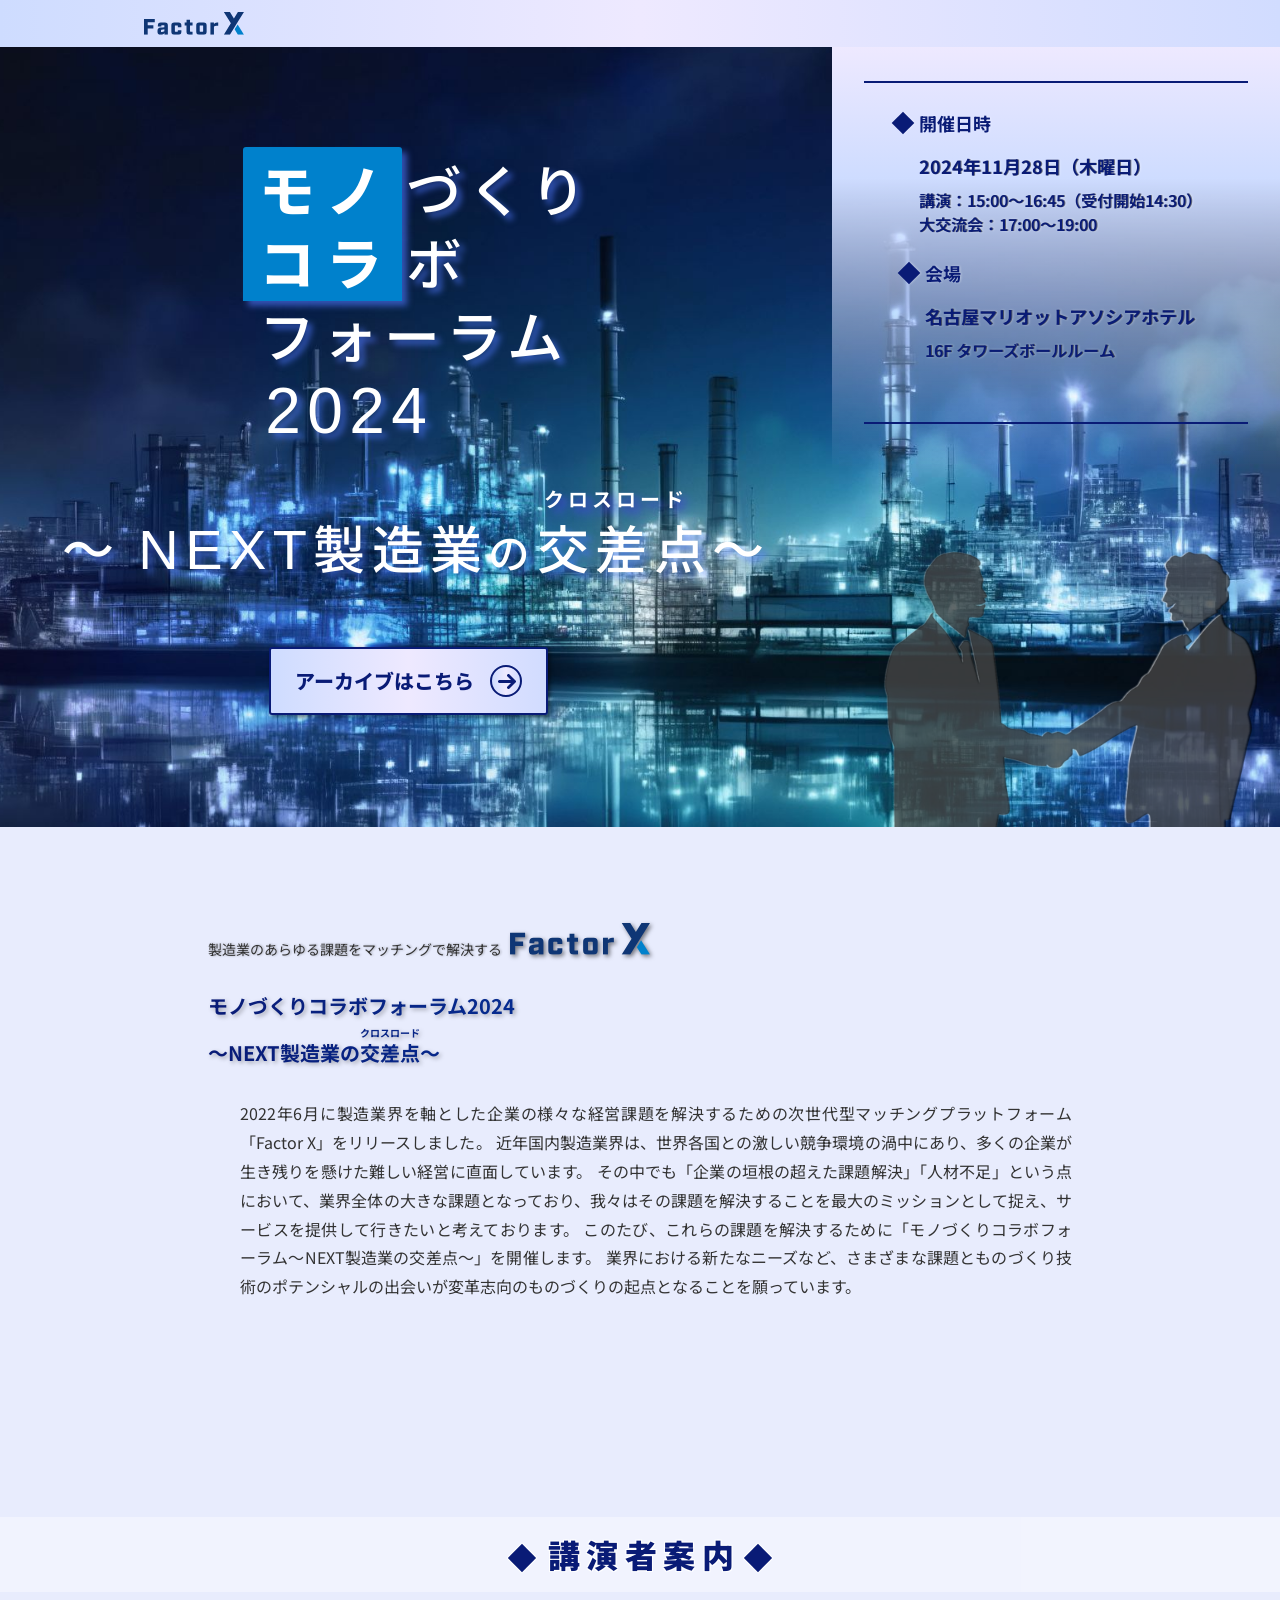
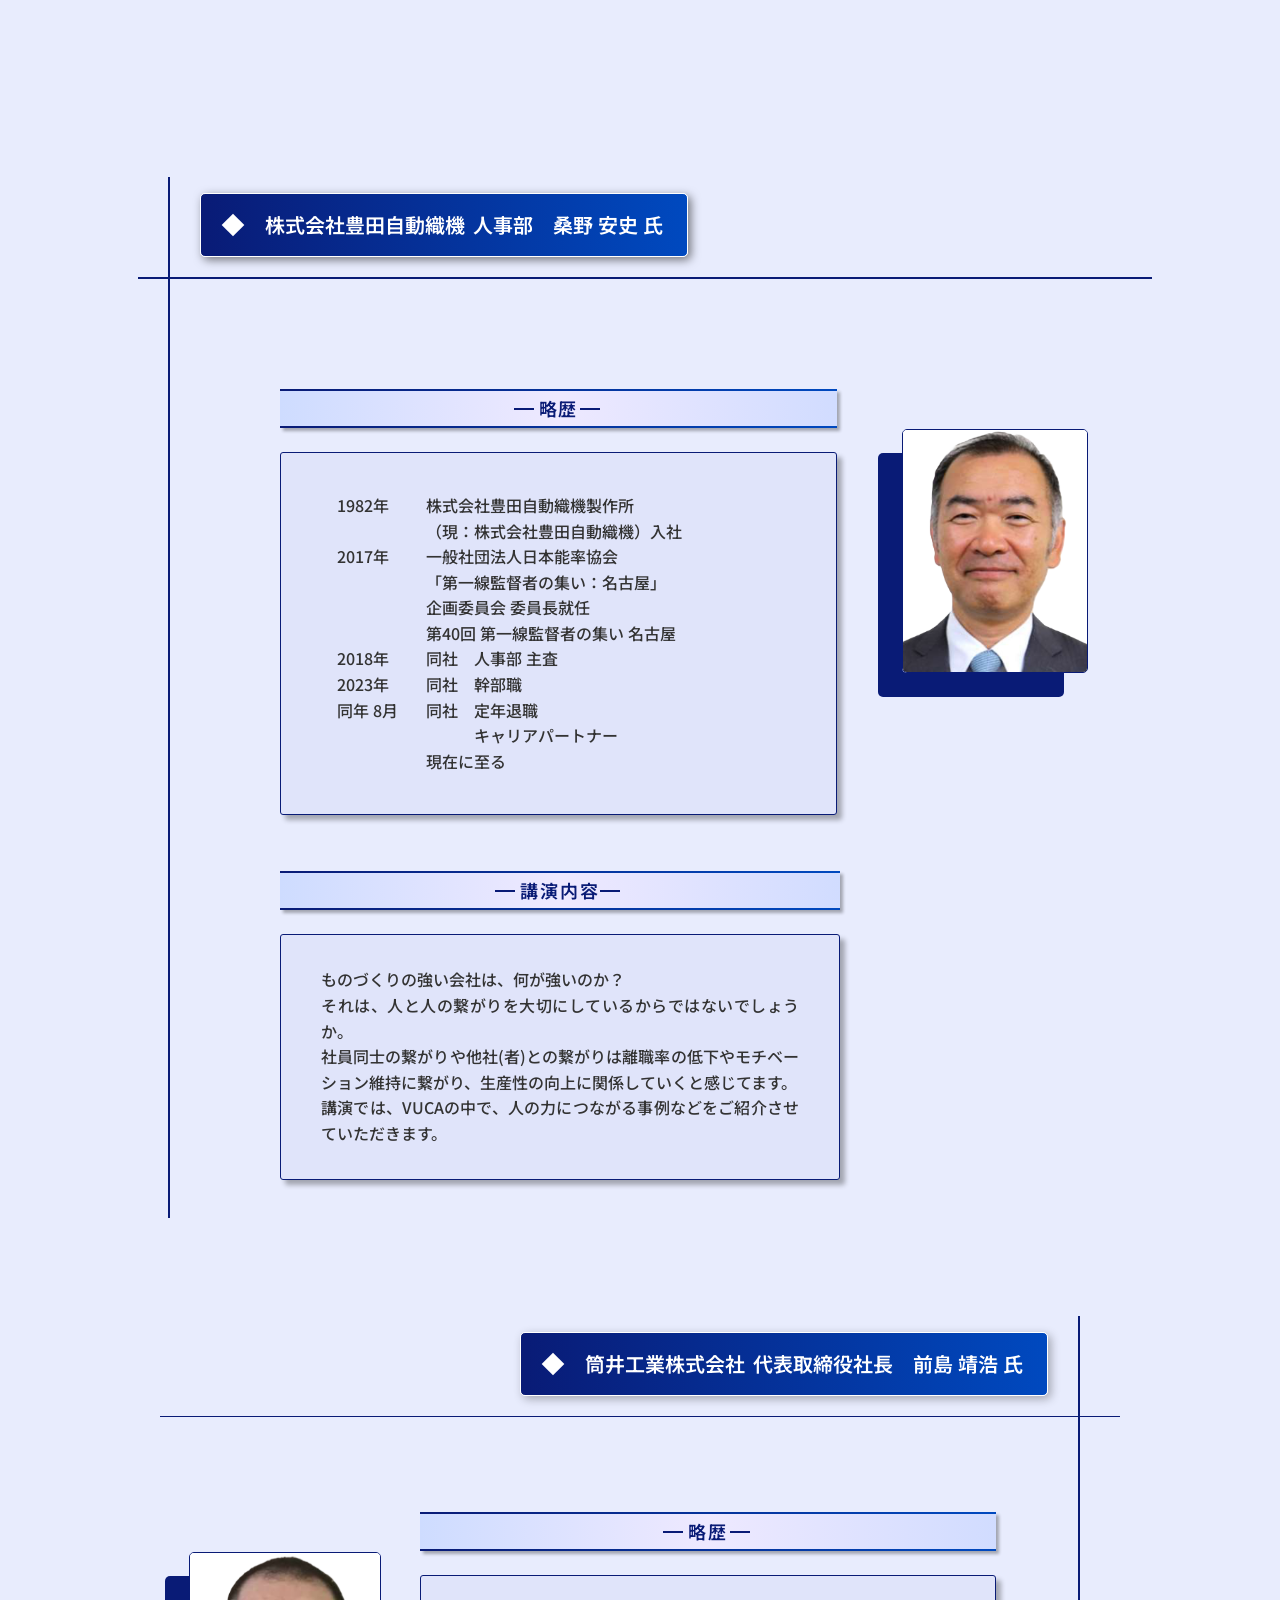
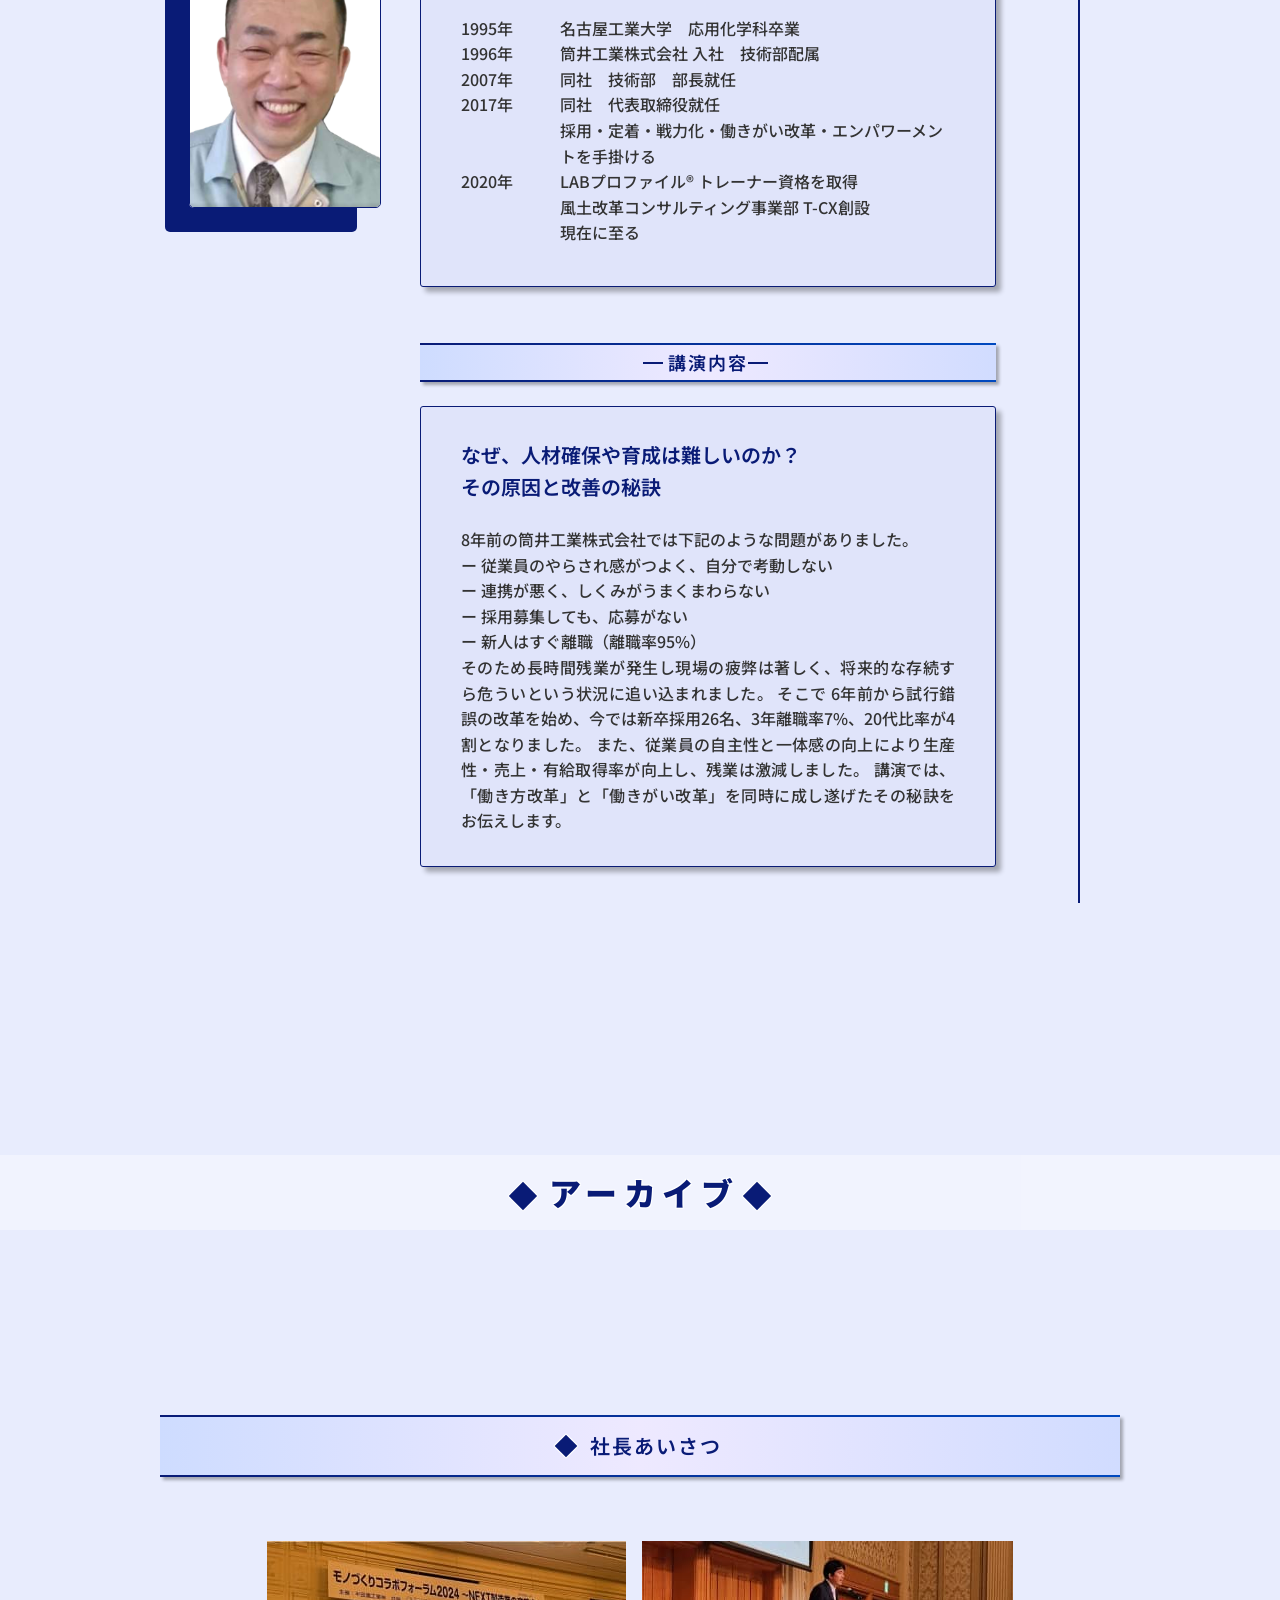
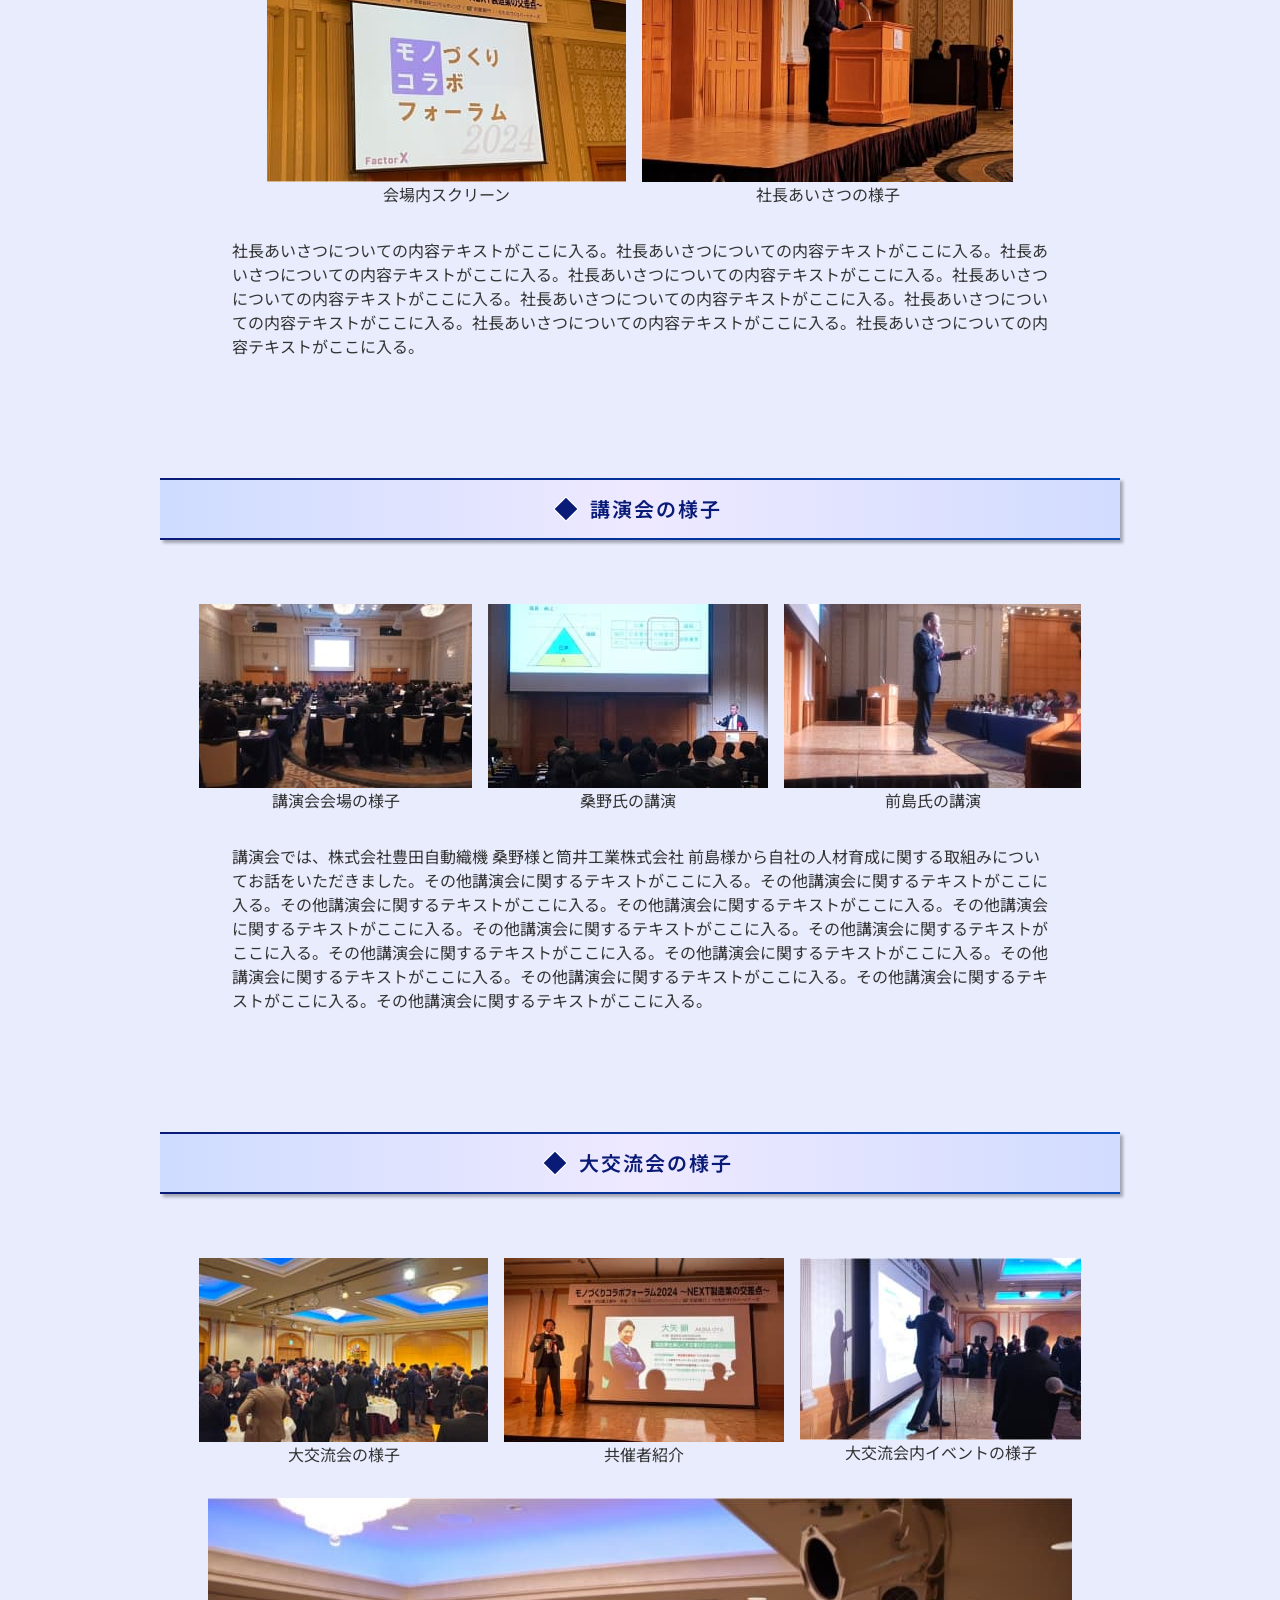
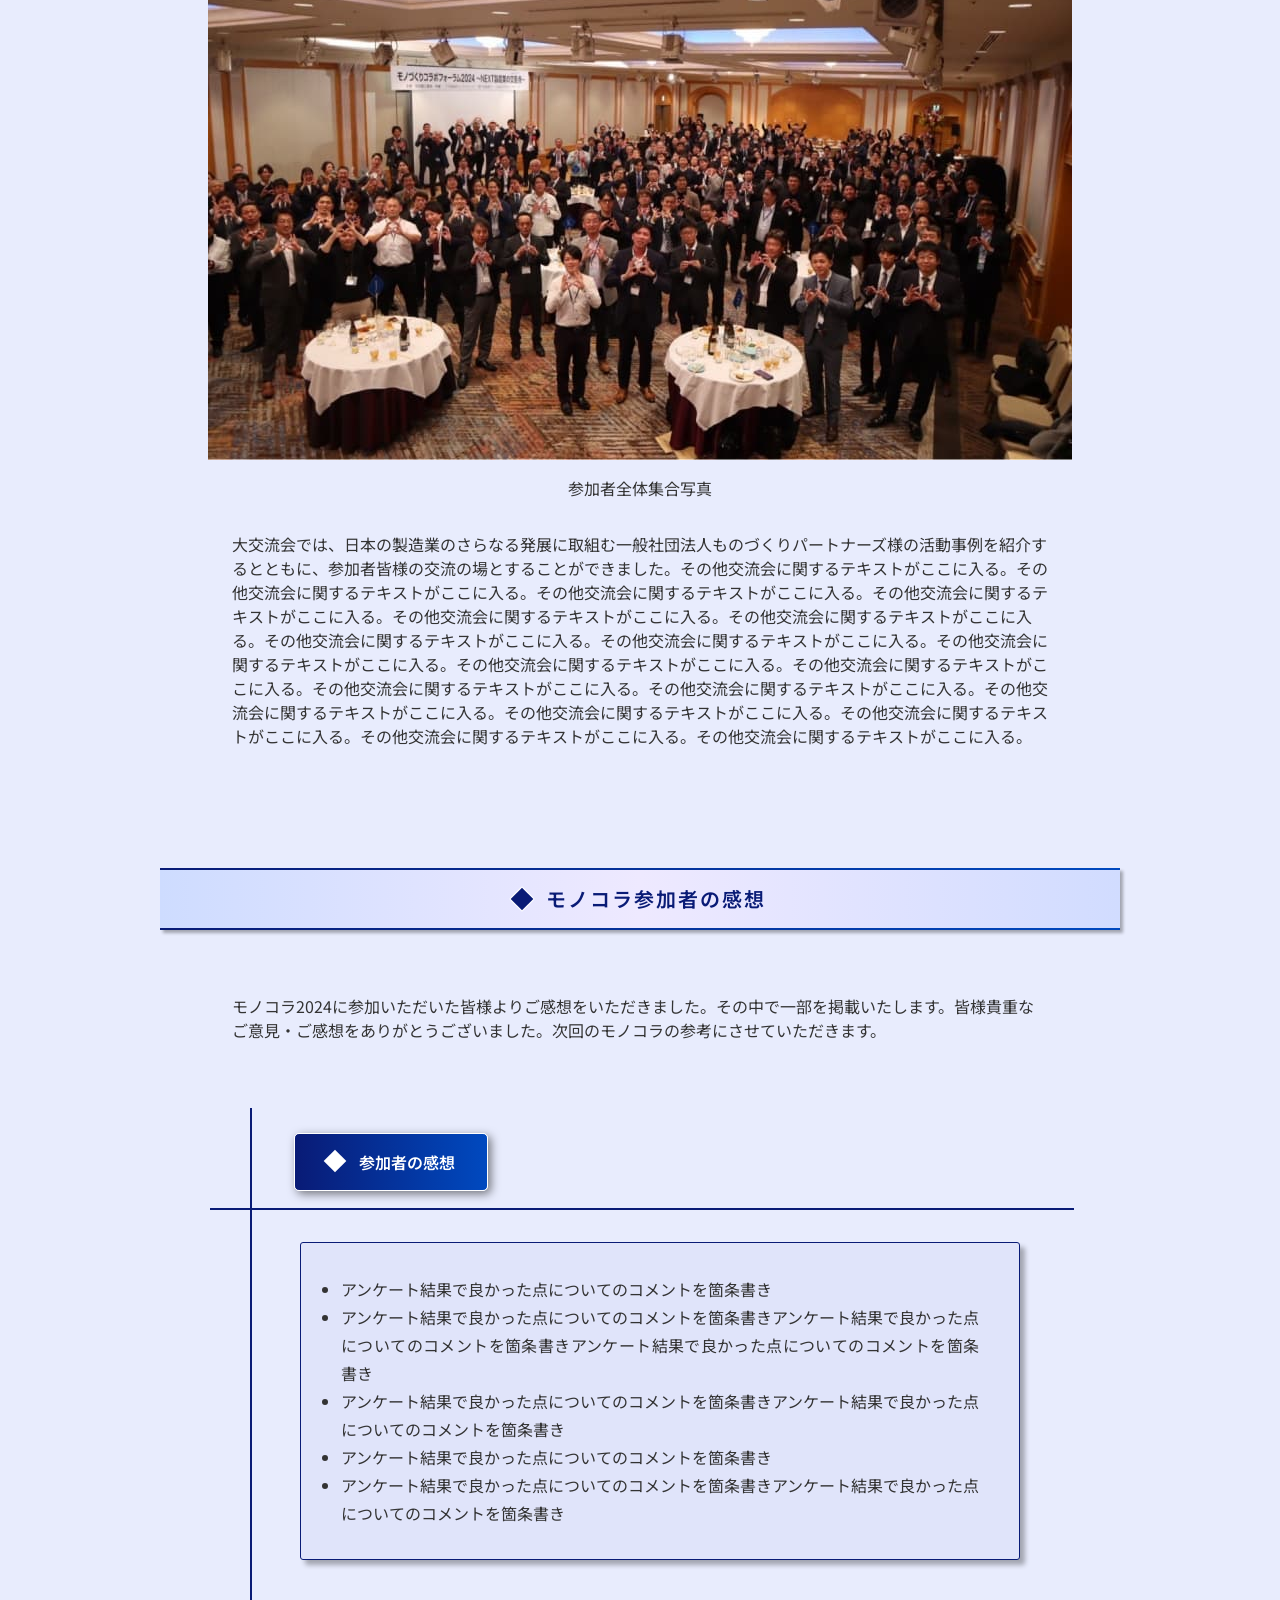
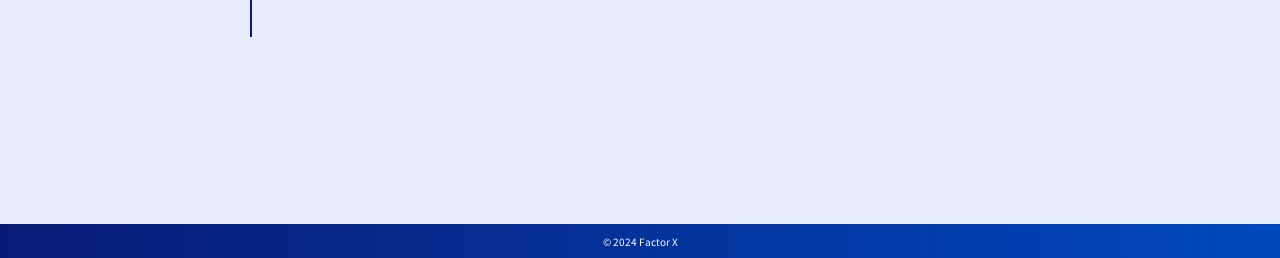
==== commit d93d832a: "アーカイブセクション完了" ====
--- a/モノコラ2024/テスト環境/アーカイブサイト/index.html
+++ b/モノコラ2024/テスト環境/アーカイブサイト/index.html
@@ -304,15 +304,15 @@
                         <h4><span class="deco">大交流会の様子</span></h4>
                         <ul class="picture-list">
                             <li class="picture-list__item">
-                                <img src="assets/img/meet-and-greet.jpg" alt="大交流会画像">
+                                <img src="assets/img/meet-and-greet.jpg" alt="大交流会画像" class="picture-list__item__img">
                                 <span>大交流会の様子</span>
                             </li>
                             <li class="picture-list__item">
-                                <img src="assets/img/monopa.jpg" alt="共催者紹介画像">
+                                <img src="assets/img/monopa.jpg" alt="共催者紹介画像" class="picture-list__item__img">
                                 <span>共催者紹介</span>
                             </li>
                             <li class="picture-list__item">
-                                <img src="assets/img/event.jpg" alt="イベント画像">
+                                <img src="assets/img/event.jpg" alt="イベント画像" class="picture-list__item__img">
                                 <span>大交流会内イベントの様子</span>
                             </li>
                         </ul>
@@ -326,22 +326,22 @@
                         <h4><span class="deco">モノコラ参加者の感想</span></h4>
                         <p class="feedback-text">モノコラ2024に参加いただいた皆様よりご感想をいただきました。その中で一部を掲載いたします。皆様貴重なご意見・ご感想をありがとうございました。次回のモノコラの参考にさせていただきます。</p>
                         <div class="feedback-line__width"></div>
-                        <div class="feedback-line__heigh2"></div>
+                        <div class="feedback-line__height"></div>
                         <p class="feedback-title">参加者の感想</p>
                         <ul class="feedback-list">
-                            <li class="picture-list__item">
+                            <li class="feedback-list__item">
                                 アンケート結果で良かった点についてのコメントを箇条書き
                             </li>
-                            <li class="picture-list__item">
+                            <li class="feedback-list__item">
                                 アンケート結果で良かった点についてのコメントを箇条書きアンケート結果で良かった点についてのコメントを箇条書きアンケート結果で良かった点についてのコメントを箇条書き
                             </li>
-                            <li class="picture-list__item">
+                            <li class="feedback-list__item">
                                 アンケート結果で良かった点についてのコメントを箇条書きアンケート結果で良かった点についてのコメントを箇条書き
                             </li>
-                            <li class="picture-list__item">
+                            <li class="feedback-list__item">
                                 アンケート結果で良かった点についてのコメントを箇条書き
                             </li>
-                            <li class="picture-list__item">
+                            <li class="feedback-list__item">
                                 アンケート結果で良かった点についてのコメントを箇条書きアンケート結果で良かった点についてのコメントを箇条書き
                             </li>
                         </ul>
--- a/モノコラ2024/テスト環境/アーカイブサイト/assets/css/style.css
+++ b/モノコラ2024/テスト環境/アーカイブサイト/assets/css/style.css
@@ -2441,7 +2441,7 @@
 }
 @media screen and (max-width: 400px) {
   #archive > .wrapper > .archive-container {
-    margin: 0 16px;
+    margin: 0 16px 120px;
   }
 }
 #archive > .wrapper > .archive-container > h4 {
@@ -2487,10 +2487,22 @@
   color: #333;
   margin-bottom: 32px;
 }
-#archive > .wrapper > .archive-container > .picture-list > .picture-list__item {
+@media screen and (max-width: 600px) {
+  #archive > .wrapper > .archive-container > .picture-list {
+    flex-direction: column;
+    width: 100%;
+    align-items: center;
+  }
+}
+#archive > .wrapper > .archive-container > .picture-list__item {
   display: flex;
   flex-direction: column;
   gap: 16px;
+}
+@media screen and (max-width: 600px) {
+  #archive > .wrapper > .archive-container > .picture-list .picture-list__item > img {
+    width: 280px;
+  }
 }
 #archive > .wrapper > .archive-container > .archive-text {
   width: 85%;
@@ -2504,7 +2516,12 @@
 }
 #archive > .wrapper > .archive-container > .feedback-text {
   width: 85%;
-  margin-top: 64px;
+  margin: 64px 0 176px;
+}
+@media screen and (max-width: 520px) {
+  #archive > .wrapper > .archive-container > .feedback-text {
+    margin: 64px 0;
+  }
 }
 #archive > .wrapper > .archive-container > .feedback-title {
   background: linear-gradient(to right, #091B76, #0049BF);
@@ -2514,21 +2531,26 @@
   color: #fff;
   padding: 16px 32px;
   font-weight: 600;
-  top: 60%;
-  left: 15%;
+  top: 35%;
+  left: 14%;
   box-shadow: 3px 3px 10px rgba(0, 0, 0, 0.5);
   border: solid 1px #fff;
 }
-@media screen and (max-width: 700px) {
+@media screen and (max-width: 800px) {
   #archive > .wrapper > .archive-container > .feedback-title {
-    width: 80%;
+    top: 280px;
+    left: 120px;
+  }
+}
+@media screen and (max-width: 645px) {
+  #archive > .wrapper > .archive-container > .feedback-title {
+    left: 80px;
   }
 }
 @media screen and (max-width: 520px) {
   #archive > .wrapper > .archive-container > .feedback-title {
     position: static;
     width: 100%;
-    margin-top: 56px;
   }
 }
 #archive > .wrapper > .archive-container > .feedback-title::before {
@@ -2546,14 +2568,44 @@
     height: 16px;
   }
 }
+#archive > .wrapper > .archive-container > .feedback-list {
+  width: 75%;
+  margin: 24px 0 64px 40px;
+  background-color: #e0e4fa;
+  padding: 32px 40px;
+  border-radius: 3px;
+  font-weight: 400;
+  color: #333;
+  box-shadow: 5px 5px 5px rgba(0, 0, 0, 0.3);
+  text-align: justify;
+  border: solid 1px #091B76;
+  list-style: disc;
+  line-height: 1.75;
+}
+@media screen and (max-width: 800px) {
+  #archive > .wrapper > .archive-container > .feedback-list {
+    margin: 24px 0 64px 80px;
+  }
+}
+@media screen and (max-width: 645px) {
+  #archive > .wrapper > .archive-container > .feedback-list {
+    margin: 0 0 64px 40px;
+  }
+}
+@media screen and (max-width: 520px) {
+  #archive > .wrapper > .archive-container > .feedback-list {
+    margin: 24px 0;
+    width: 90%;
+  }
+}
 
 .feedback-line__width--inview {
   width: 98%;
   height: 0.1em;
   background-color: #091B76;
   position: absolute;
-  top: 180px;
-  left: 10px;
+  top: 340px;
+  left: 50px;
   right: unset;
   -webkit-animation: feedbackwAnime 3s linear forwards;
           animation: feedbackwAnime 3s linear forwards;
@@ -2568,7 +2620,7 @@
     opacity: 1;
   }
   100% {
-    width: 100%;
+    width: 90%;
     opacity: 1;
   }
 }
@@ -2581,18 +2633,18 @@
     opacity: 1;
   }
   100% {
-    width: 100%;
-    opacity: 1;
-  }
-}
-@media screen and (max-width: 1050px) {
+    width: 90%;
+    opacity: 1;
+  }
+}
+@media screen and (max-width: 930px) {
   .feedback-line__width--inview {
     width: 98%;
     height: 0.1em;
     background-color: #091B76;
     position: absolute;
-    top: 180px;
-    left: 10px;
+    top: 360px;
+    left: 50px;
     right: unset;
     -webkit-animation: feedbackwAnime 3s linear forwards;
             animation: feedbackwAnime 3s linear forwards;
@@ -2607,7 +2659,7 @@
       opacity: 1;
     }
     100% {
-      width: 95%;
+      width: 90%;
       opacity: 1;
     }
   }
@@ -2620,19 +2672,19 @@
       opacity: 1;
     }
     100% {
-      width: 95%;
-      opacity: 1;
-    }
-  }
-}
-@media screen and (max-width: 700px) {
+      width: 90%;
+      opacity: 1;
+    }
+  }
+}
+@media screen and (max-width: 645px) {
   .feedback-line__width--inview {
     width: 98%;
     height: 0.1em;
     background-color: #091B76;
     position: absolute;
-    top: 210px;
-    left: 10px;
+    top: 360px;
+    left: 30px;
     right: unset;
     -webkit-animation: feedbackwAnime 3s linear forwards;
             animation: feedbackwAnime 3s linear forwards;
@@ -2647,7 +2699,7 @@
       opacity: 1;
     }
     100% {
-      width: 95%;
+      width: 90%;
       opacity: 1;
     }
   }
@@ -2660,7 +2712,7 @@
       opacity: 1;
     }
     100% {
-      width: 95%;
+      width: 90%;
       opacity: 1;
     }
   }
@@ -2673,11 +2725,11 @@
 
 .feedback-line__height--inview {
   width: 0.1em;
-  height: 41%;
+  height: 70%;
   background-color: #091B76;
   position: absolute;
-  top: 80px;
-  left: 40px;
+  top: 240px;
+  left: 90px;
   right: unset;
   -webkit-animation: feedbackAnime 3s linear 1s forwards;
           animation: feedbackAnime 3s linear 1s forwards;
@@ -2691,7 +2743,7 @@
     opacity: 1;
   }
   100% {
-    height: 41%;
+    height: 70%;
     opacity: 1;
   }
 }
@@ -2703,18 +2755,18 @@
     opacity: 1;
   }
   100% {
-    height: 41%;
+    height: 70%;
     opacity: 1;
   }
 }
 @media screen and (max-width: 850px) {
   .feedback-line__height--inview {
     width: 0.1em;
-    height: 43%;
+    height: 70%;
     background-color: #091B76;
     position: absolute;
-    top: 80px;
-    left: 40px;
+    top: 240px;
+    left: 90px;
     right: unset;
     -webkit-animation: feedbackAnime 3s linear 1s forwards;
             animation: feedbackAnime 3s linear 1s forwards;
@@ -2728,7 +2780,7 @@
       opacity: 1;
     }
     100% {
-      height: 43%;
+      height: 70%;
       opacity: 1;
     }
   }
@@ -2740,19 +2792,19 @@
       opacity: 1;
     }
     100% {
-      height: 43%;
-      opacity: 1;
-    }
-  }
-}
-@media screen and (max-width: 630px) {
+      height: 70%;
+      opacity: 1;
+    }
+  }
+}
+@media screen and (max-width: 645px) {
   .feedback-line__height--inview {
     width: 0.1em;
-    height: 40%;
+    height: 70%;
     background-color: #091B76;
     position: absolute;
-    top: 80px;
-    left: 40px;
+    top: 240px;
+    left: 60px;
     right: unset;
     -webkit-animation: feedbackAnime 3s linear 1s forwards;
             animation: feedbackAnime 3s linear 1s forwards;
@@ -2766,7 +2818,7 @@
       opacity: 1;
     }
     100% {
-      height: 40%;
+      height: 70%;
       opacity: 1;
     }
   }
@@ -2778,7 +2830,7 @@
       opacity: 1;
     }
     100% {
-      height: 40%;
+      height: 70%;
       opacity: 1;
     }
   }
